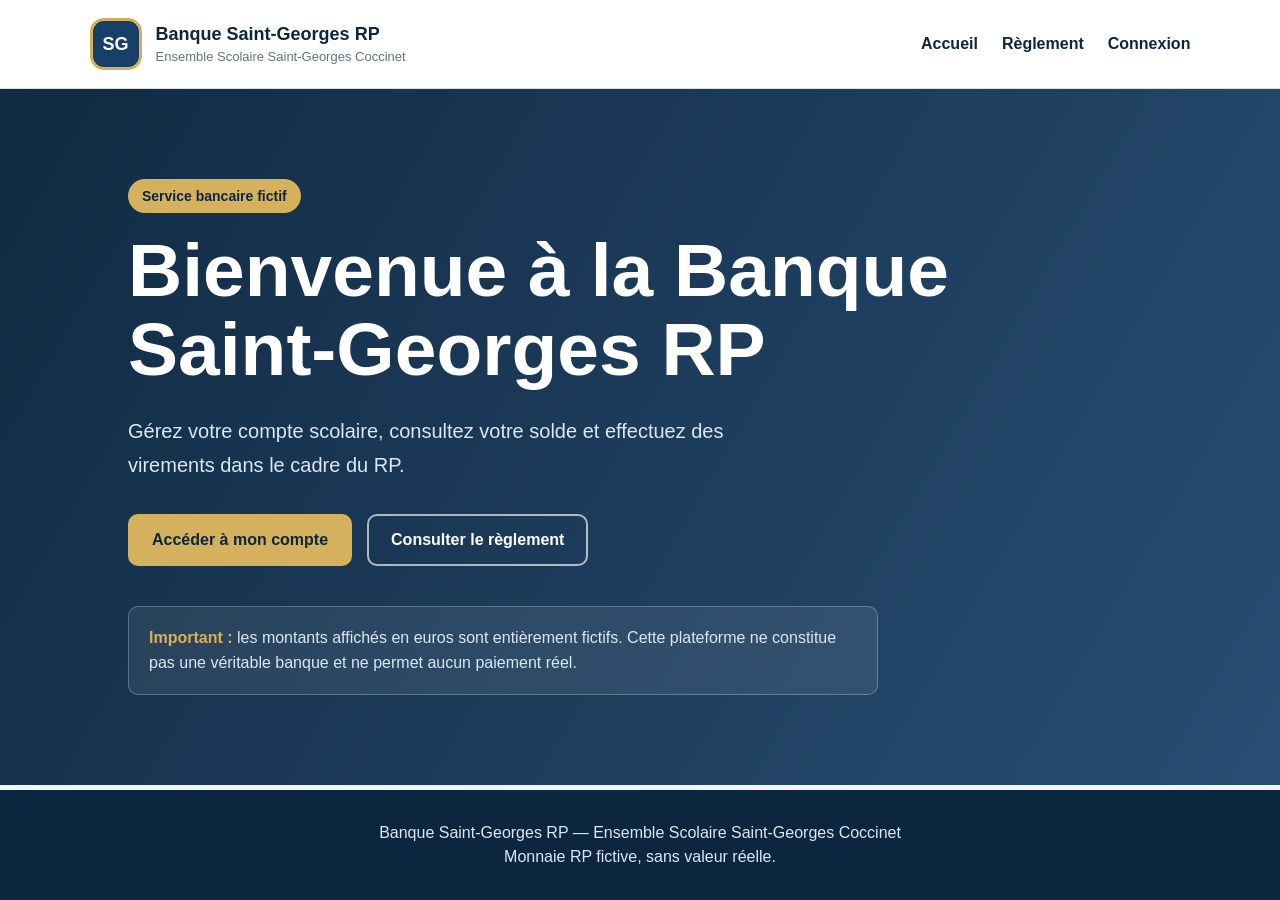
==== index.html @ b08e0565 "Update index.html" ====
<!DOCTYPE html>
<html lang="fr">
<head>
    <meta charset="UTF-8">

    <meta
        name="viewport"
        content="width=device-width, initial-scale=1.0"
    >

    <meta
        name="description"
        content="Banque RP de l'Ensemble Scolaire Saint-Georges Coccinet"
    >

    <title>Banque Saint-Georges RP</title>

    <link rel="stylesheet" href="./style.css">
</head>

<body>
    <header>
        <div class="identite">
            <div class="logo">SG</div>

            <div>
                <strong>Banque Saint-Georges RP</strong>

                <p>
                    Ensemble Scolaire Saint-Georges Coccinet
                </p>
            </div>
        </div>

       <nav>
    <a href="./index.html">Accueil</a>
    <a href="./reglement.html">Règlement</a>
    <a href="./connexion.html">Connexion</a>
</nav>
    </header>

    <main>
        <section class="accueil">
            <p class="etiquette">Service bancaire fictif</p>

            <h1>Bienvenue à la Banque Saint-Georges RP</h1>

            <p class="description">
                Gérez votre compte scolaire, consultez votre solde
                et effectuez des virements dans le cadre du RP.
            </p>

            <div class="boutons">
                <a class="bouton" href="./connexion.html">
                    Accéder à mon compte
                </a>

                <a class="bouton secondaire" href="./reglement.html">
                    Consulter le règlement
                </a>
            </div>

            <div class="avertissement">
                <strong>Important :</strong>

                les montants affichés en euros sont entièrement fictifs.
                Cette plateforme ne constitue pas une véritable banque
                et ne permet aucun paiement réel.
            </div>
        </section>
    </main>

    <footer>
        <p>
            Banque Saint-Georges RP —
            Ensemble Scolaire Saint-Georges Coccinet
        </p>

        <p>Monnaie RP fictive, sans valeur réelle.</p>
    </footer>
</body>
</html>
---- style.css ----
:root {
    --bleu-principal: #173f67;
    --bleu-fonce: #0c263f;
    --dore: #d6b15d;
    --blanc: #ffffff;
    --texte: #17202a;
    --texte-clair: #dce7f2;
    --fond: #f2f5f8;
    --bordure: #d8e0e8;
}

* {
    box-sizing: border-box;
}

html {
    scroll-behavior: smooth;
}

body {
    min-height: 100vh;
    margin: 0;
    display: flex;
    flex-direction: column;
    color: var(--texte);
    background-color: var(--fond);
    font-family: Arial, Helvetica, sans-serif;
}

header {
    display: flex;
    justify-content: space-between;
    align-items: center;
    gap: 30px;
    padding: 18px 7%;
    background-color: var(--blanc);
    border-bottom: 1px solid var(--bordure);
}

.identite {
    display: flex;
    align-items: center;
    gap: 14px;
}

.identite strong {
    color: var(--bleu-fonce);
    font-size: 18px;
}

.identite p {
    margin: 4px 0 0;
    color: #647282;
    font-size: 13px;
}

.logo {
    display: grid;
    width: 52px;
    height: 52px;
    place-items: center;
    flex-shrink: 0;
    color: var(--blanc);
    background-color: var(--bleu-principal);
    border: 3px solid var(--dore);
    border-radius: 14px;
    font-size: 18px;
    font-weight: bold;
}

nav {
    display: flex;
    align-items: center;
    gap: 24px;
}

nav a {
    color: var(--bleu-fonce);
    text-decoration: none;
    font-weight: bold;
}

nav a:hover {
    color: var(--dore);
}

main {
    flex: 1;
}

.accueil {
    min-height: 650px;
    display: flex;
    flex-direction: column;
    justify-content: center;
    align-items: flex-start;
    padding: 90px 10%;
    color: var(--blanc);
    background:
        linear-gradient(
            120deg,
            rgba(12, 38, 63, 0.98),
            rgba(23, 63, 103, 0.92)
        );
}

.etiquette {
    margin: 0 0 18px;
    padding: 9px 14px;
    color: var(--bleu-fonce);
    background-color: var(--dore);
    border-radius: 50px;
    font-size: 14px;
    font-weight: bold;
}

h1 {
    max-width: 850px;
    margin: 0;
    font-size: clamp(42px, 7vw, 75px);
    line-height: 1.05;
}

.description {
    max-width: 680px;
    margin: 25px 0 0;
    color: var(--texte-clair);
    font-size: 20px;
    line-height: 1.7;
}

.boutons {
    display: flex;
    flex-wrap: wrap;
    gap: 15px;
    margin-top: 32px;
}

.bouton {
    display: inline-block;
    padding: 15px 22px;
    color: var(--bleu-fonce);
    background-color: var(--dore);
    border: 2px solid var(--dore);
    border-radius: 10px;
    text-decoration: none;
    font-weight: bold;
    transition:
        transform 0.2s ease,
        background-color 0.2s ease;
}

.bouton:hover {
    transform: translateY(-2px);
    background-color: #e7c979;
}

.bouton.secondaire {
    color: var(--blanc);
    background-color: transparent;
    border-color: rgba(255, 255, 255, 0.65);
}

.bouton.secondaire:hover {
    background-color: rgba(255, 255, 255, 0.1);
}

.avertissement {
    max-width: 750px;
    margin-top: 40px;
    padding: 18px 20px;
    color: var(--texte-clair);
    background-color: rgba(255, 255, 255, 0.08);
    border: 1px solid rgba(255, 255, 255, 0.25);
    border-radius: 10px;
    line-height: 1.6;
}

.avertissement strong {
    color: var(--dore);
}

footer {
    padding: 28px 7%;
    color: var(--texte-clair);
    text-align: center;
    background-color: var(--bleu-fonce);
}

footer p {
    margin: 6px 0;
}

@media (max-width: 700px) {
    header {
        flex-direction: column;
        text-align: center;
    }

    .identite {
        flex-direction: column;
    }

    nav {
        flex-wrap: wrap;
        justify-content: center;
    }

    .accueil {
        min-height: 600px;
        padding: 70px 7%;
        align-items: center;
        text-align: center;
    }

    .description {
        font-size: 17px;
    }
.page-interieure {
    padding: 70px 20px;
    background-color: var(--fond);
}

.conteneur {
    max-width: 950px;
    margin: 0 auto;
}

.titre-page {
    margin-bottom: 35px;
    padding: 40px;
    color: var(--blanc);
    background-color: var(--bleu-principal);
    border-radius: 18px;
}

.titre-page h1 {
    margin-top: 15px;
    font-size: clamp(36px, 6vw, 58px);
}

.titre-page > p:last-child {
    margin-bottom: 0;
    color: var(--texte-clair);
    font-size: 18px;
}

.bloc-reglement {
    padding: 20px 40px;
    background-color: var(--blanc);
    border: 1px solid var(--bordure);
    border-radius: 18px;
}

.bloc-reglement article {
    padding: 25px 0;
    border-bottom: 1px solid var(--bordure);
}

.bloc-reglement article:last-child {
    border-bottom: 0;
}

.bloc-reglement h2 {
    margin-top: 0;
    color: var(--bleu-principal);
}

.bloc-reglement p,
.bloc-reglement li {
    line-height: 1.7;
}

.bloc-reglement li {
    margin-bottom: 8px;
}

.encadre-important {
    margin-top: 25px;
    padding: 20px;
    color: #543d00;
    background-color: #fff3cd;
    border: 1px solid #e5c96f;
    border-radius: 10px;
    line-height: 1.6;
}

.retour {
    margin-top: 25px;
}

@media (max-width: 600px) {
    .page-interieure {
        padding: 35px 12px;
    }

    .titre-page,
    .bloc-reglement {
        padding: 25px 20px;
    }
}

    .boutons {
        justify-content: center;
    }
}
/* Tableau de bord */

.entete-dashboard {
    display: flex;
    justify-content: space-between;
    align-items: center;
    gap: 30px;
    margin-bottom: 30px;
}

.entete-dashboard h1 {
    margin: 8px 0;
    color: var(--bleu-fonce);
    font-size: clamp(34px, 5vw, 52px);
}

.entete-dashboard > div > p:last-child {
    margin-bottom: 0;
    color: #647282;
    font-size: 17px;
}

.petit-titre {
    margin: 0;
    color: var(--bleu-principal);
    font-size: 13px;
    font-weight: bold;
    letter-spacing: 1px;
    text-transform: uppercase;
}

.statut-compte {
    display: flex;
    align-items: center;
    gap: 9px;
    flex-shrink: 0;
    padding: 11px 16px;
    color: #12633e;
    background-color: #e3f6eb;
    border: 1px solid #acd8bd;
    border-radius: 50px;
    font-weight: bold;
}

.point-statut {
    width: 10px;
    height: 10px;
    background-color: #168851;
    border-radius: 50%;
}

.grille-dashboard {
    display: grid;
    grid-template-columns: 1.4fr 0.8fr;
    gap: 24px;
}

.carte-solde,
.carte-information,
.operations {
    border-radius: 18px;
    box-shadow: 0 10px 30px rgba(12, 38, 63, 0.08);
}

.carte-solde {
    padding: 36px;
    color: var(--blanc);
    background:
        linear-gradient(
            135deg,
            var(--bleu-fonce),
            var(--bleu-principal)
        );
}

.carte-solde > p {
    margin-top: 0;
    color: var(--texte-clair);
}

.carte-solde h2 {
    margin: 10px 0 30px;
    font-size: clamp(38px, 6vw, 58px);
}

.carte-solde h2 small {
    color: var(--dore);
    font-size: 17px;
}

.details-compte {
    display: flex;
    justify-content: space-between;
    gap: 20px;
    padding-top: 22px;
    border-top: 1px solid rgba(255, 255, 255, 0.22);
}

.details-compte span {
    color: var(--texte-clair);
}

.actions-compte {
    display: flex;
    flex-wrap: wrap;
    gap: 12px;
    margin-top: 30px;
}

.actions-compte .bouton {
    background-color: var(--dore);
}

.bouton-clair {
    display: inline-block;
    padding: 15px 22px;
    color: var(--blanc);
    background-color: transparent;
    border: 2px solid rgba(255, 255, 255, 0.5);
    border-radius: 10px;
    text-decoration: none;
    font-weight: bold;
}

.bouton-clair:hover {
    background-color: rgba(255, 255, 255, 0.1);
}

.carte-information {
    padding: 30px;
    background-color: var(--blanc);
    border: 1px solid var(--bordure);
}

.carte-information h2 {
    margin-top: 0;
    color: var(--bleu-principal);
}

.carte-information dl {
    margin: 0;
}

.carte-information dl div {
    padding: 18px 0;
    border-bottom: 1px solid var(--bordure);
}

.carte-information dl div:last-child {
    border-bottom: 0;
}

.carte-information dt {
    margin-bottom: 6px;
    color: #647282;
    font-size: 13px;
}

.carte-information dd {
    margin: 0;
    font-weight: bold;
}

.texte-vert {
    color: #168851;
}

.operations {
    margin-top: 30px;
    padding: 30px;
    background-color: var(--blanc);
    border: 1px solid var(--bordure);
}

.titre-section h2 {
    margin: 7px 0 25px;
    color: var(--bleu-fonce);
    font-size: 28px;
}

.liste-operations {
    border-top: 1px solid var(--bordure);
}

.ligne-operation {
    display: grid;
    grid-template-columns: auto 1fr auto auto;
    align-items: center;
    gap: 18px;
    padding: 20px 0;
    border-bottom: 1px solid var(--bordure);
}

.ligne-operation:last-child {
    border-bottom: 0;
}

.icone-operation {
    display: grid;
    width: 42px;
    height: 42px;
    place-items: center;
    border-radius: 12px;
    font-size: 22px;
    font-weight: bold;
}

.icone-operation.revenu {
    color: #12633e;
    background-color: #e3f6eb;
}

.icone-operation.depense {
    color: #9d3030;
    background-color: #fdeaea;
}

.description-operation {
    display: flex;
    flex-direction: column;
    gap: 5px;
}

.description-operation span,
.date-operation {
    color: #647282;
    font-size: 14px;
}

.montant {
    min-width: 100px;
    text-align: right;
}

.montant.positif {
    color: #168851;
}

.montant.negatif {
    color: #b13a3a;
}

@media (max-width: 800px) {
    .entete-dashboard {
        flex-direction: column;
        align-items: flex-start;
    }

    .grille-dashboard {
        grid-template-columns: 1fr;
    }

    .ligne-operation {
        grid-template-columns: auto 1fr auto;
    }

    .date-operation {
        display: none;
    }
}

@media (max-width: 520px) {
    .carte-solde,
    .carte-information,
    .operations {
        padding: 22px;
    }

    .details-compte {
        flex-direction: column;
    }

    .ligne-operation {
        grid-template-columns: auto 1fr;
    }

    .montant {
        grid-column: 2;
        min-width: auto;
        text-align: left;
    }
}
/* Page de virement */

.entete-virement {
    display: flex;
    justify-content: space-between;
    align-items: center;
    gap: 30px;
    margin-bottom: 30px;
}

.entete-virement h1 {
    margin: 8px 0;
    color: var(--bleu-fonce);
    font-size: clamp(34px, 5vw, 52px);
}

.entete-virement > div > p:last-child {
    margin-bottom: 0;
    color: #647282;
    font-size: 17px;
}

.retour-dashboard {
    flex-shrink: 0;
    color: var(--bleu-principal);
    text-decoration: none;
    font-weight: bold;
}

.retour-dashboard:hover {
    text-decoration: underline;
}

.grille-virement {
    display: grid;
    grid-template-columns: 1.3fr 0.7fr;
    align-items: start;
    gap: 24px;
}

.formulaire-virement,
.aide-virement {
    padding: 32px;
    background-color: var(--blanc);
    border: 1px solid var(--bordure);
    border-radius: 18px;
    box-shadow: 0 10px 30px rgba(12, 38, 63, 0.08);
}

.solde-formulaire {
    display: flex;
    justify-content: space-between;
    align-items: center;
    gap: 20px;
    margin-bottom: 30px;
    padding: 20px;
    color: var(--blanc);
    background:
        linear-gradient(
            135deg,
            var(--bleu-fonce),
            var(--bleu-principal)
        );
    border-radius: 12px;
}

.solde-formulaire span {
    color: var(--texte-clair);
}

.solde-formulaire strong {
    color: var(--dore);
    font-size: 21px;
}

.champ {
    margin-bottom: 24px;
}

.champ label {
    display: block;
    margin-bottom: 9px;
    color: var(--bleu-fonce);
    font-weight: bold;
}

.champ input,
.champ textarea {
    width: 100%;
    padding: 14px 15px;
    color: var(--texte);
    background-color: #fbfcfd;
    border: 1px solid #bdc8d3;
    border-radius: 9px;
    font: inherit;
    outline: none;
    transition:
        border-color 0.2s ease,
        box-shadow 0.2s ease;
}

.champ textarea {
    min-height: 115px;
    resize: vertical;
}

.champ input:focus,
.champ textarea:focus {
    border-color: var(--bleu-principal);
    box-shadow: 0 0 0 3px rgba(23, 63, 103, 0.14);
}

.champ small {
    display: block;
    margin-top: 7px;
    color: #647282;
    line-height: 1.4;
}

.champ-montant {
    position: relative;
}

.champ-montant input {
    padding-right: 75px;
}

.champ-montant span {
    position: absolute;
    top: 50%;
    right: 15px;
    color: var(--bleu-principal);
    font-weight: bold;
    transform: translateY(-50%);
}

.confirmation-reglement {
    display: flex;
    align-items: flex-start;
    gap: 11px;
    margin-bottom: 24px;
    line-height: 1.5;
    cursor: pointer;
}

.confirmation-reglement input {
    width: 18px;
    height: 18px;
    margin-top: 2px;
    flex-shrink: 0;
    accent-color: var(--bleu-principal);
}

.bouton-validation {
    width: 100%;
    cursor: pointer;
    font: inherit;
}

.note-formulaire {
    margin: 16px 0 0;
    color: #647282;
    text-align: center;
    font-size: 13px;
    line-height: 1.5;
}

.aide-virement h2 {
    margin-top: 0;
    color: var(--bleu-principal);
}

.aide-virement ul {
    margin: 20px 0;
    padding-left: 22px;
}

.aide-virement li {
    margin-bottom: 14px;
    line-height: 1.6;
}

.limite-virement {
    display: flex;
    flex-direction: column;
    gap: 7px;
    margin-top: 25px;
    padding: 18px;
    background-color: #eef4fa;
    border-left: 4px solid var(--bleu-principal);
    border-radius: 8px;
}

.limite-virement span {
    color: #647282;
    font-size: 13px;
}

.limite-virement strong {
    color: var(--bleu-fonce);
}

@media (max-width: 800px) {
    .entete-virement {
        flex-direction: column;
        align-items: flex-start;
    }

    .grille-virement {
        grid-template-columns: 1fr;
    }
}

@media (max-width: 520px) {
    .formulaire-virement,
    .aide-virement {
        padding: 22px;
    }

    .solde-formulaire {
        flex-direction: column;
        align-items: flex-start;
    }
}
/* Résultat de la vérification du virement */

.message-virement {
    display: flex;
    flex-direction: column;
    gap: 9px;
    margin-top: 22px;
    padding: 18px;
    border-radius: 10px;
    line-height: 1.5;
}

.message-virement.erreur {
    color: #812828;
    background-color: #fdeaea;
    border: 1px solid #e5aaaa;
}

.message-virement.succes {
    color: #125b39;
    background-color: #e3f6eb;
    border: 1px solid #acd8bd;
}

.message-virement > strong {
    font-size: 18px;
}

.message-virement span {
    display: block;
}

.message-virement em {
    margin-top: 5px;
    font-size: 13px;
}
/* Confirmation et reçu du virement */

.confirmer-virement {
    margin-top: 12px;
    cursor: pointer;
}

.confirmer-virement:disabled {
    cursor: wait;
    opacity: 0.65;
}

.message-virement.succes-final {
    color: #ffffff;
    background:
        linear-gradient(
            135deg,
            #125b39,
            #168851
        );
    border: 1px solid #0e5332;
}

.message-virement.succes-final em {
    color: #d9f5e6;
}
/* Page d’historique */

.entete-historique {
    display: flex;
    justify-content: space-between;
    align-items: center;
    gap: 30px;
    margin-bottom: 30px;
}

.entete-historique h1 {
    margin: 8px 0;
    color: var(--bleu-fonce);
    font-size: clamp(34px, 5vw, 52px);
}

.entete-historique > div > p:last-child {
    margin-bottom: 0;
    color: #647282;
    font-size: 17px;
}

.resume-historique {
    display: grid;
    grid-template-columns: repeat(3, 1fr);
    gap: 20px;
    margin-bottom: 30px;
}

.resume-historique article {
    display: flex;
    flex-direction: column;
    gap: 10px;
    padding: 25px;
    background-color: var(--blanc);
    border: 1px solid var(--bordure);
    border-radius: 14px;
    box-shadow: 0 8px 25px rgba(12, 38, 63, 0.06);
}

.resume-historique span {
    color: #647282;
    font-size: 14px;
}

.resume-historique strong {
    color: var(--bleu-fonce);
    font-size: 22px;
}

.resume-historique .texte-vert {
    color: #168851;
}

.resume-historique .texte-rouge {
    color: #b13a3a;
}

.historique-complet {
    padding: 30px;
    background-color: var(--blanc);
    border: 1px solid var(--bordure);
    border-radius: 18px;
    box-shadow: 0 10px 30px rgba(12, 38, 63, 0.08);
}

@media (max-width: 800px) {
    .entete-historique {
        flex-direction: column;
        align-items: flex-start;
    }

    .resume-historique {
        grid-template-columns: 1fr;
    }
}

@media (max-width: 520px) {
    .historique-complet {
        padding: 22px;
    }

    .resume-historique article {
        padding: 20px;
    }
}
/* Page de connexion */

.page-connexion {
    min-height: 700px;
    display: grid;
    place-items: center;
    padding: 70px 20px;
    background:
        radial-gradient(
            circle at top left,
            rgba(214, 177, 93, 0.18),
            transparent 35%
        ),
        linear-gradient(
            135deg,
            var(--bleu-fonce),
            var(--bleu-principal)
        );
}

.carte-connexion {
    width: 100%;
    max-width: 520px;
    padding: 42px;
    text-align: center;
    background-color: var(--blanc);
    border: 1px solid rgba(255, 255, 255, 0.35);
    border-radius: 22px;
    box-shadow: 0 24px 65px rgba(0, 0, 0, 0.25);
}

.icone-connexion {
    display: grid;
    width: 75px;
    height: 75px;
    margin: 0 auto 24px;
    place-items: center;
    color: var(--blanc);
    background-color: var(--bleu-principal);
    border: 4px solid var(--dore);
    border-radius: 20px;
    font-size: 24px;
    font-weight: bold;
}

.carte-connexion h1 {
    margin: 10px 0 15px;
    color: var(--bleu-fonce);
    font-size: 46px;
}

.description-connexion {
    margin: 0 auto 28px;
    color: #647282;
    line-height: 1.7;
}

.bouton-discord {
    width: 100%;
    display: flex;
    justify-content: center;
    align-items: center;
    gap: 12px;
    padding: 15px 20px;
    color: #ffffff;
    background-color: #5865f2;
    border: 0;
    border-radius: 10px;
    cursor: pointer;
    font: inherit;
    font-weight: bold;
    transition:
        background-color 0.2s ease,
        transform 0.2s ease;
}

.bouton-discord:hover {
    background-color: #4752c4;
    transform: translateY(-2px);
}

.logo-discord {
    font-size: 22px;
}

.message-connexion {
    margin-top: 18px;
    padding: 15px;
    color: #543d00;
    background-color: #fff3cd;
    border: 1px solid #e5c96f;
    border-radius: 9px;
    line-height: 1.5;
}

.message-connexion[hidden] {
    display: none;
}

.separation {
    display: flex;
    align-items: center;
    gap: 15px;
    margin: 28px 0;
    color: #647282;
    font-size: 13px;
}

.separation::before,
.separation::after {
    height: 1px;
    flex: 1;
    content: "";
    background-color: var(--bordure);
}

.securite-connexion {
    margin: 0;
    padding-left: 23px;
    color: #526170;
    text-align: left;
}

.securite-connexion li {
    margin-bottom: 12px;
    line-height: 1.5;
}

.lien-retour {
    display: inline-block;
    margin-top: 18px;
    color: var(--bleu-principal);
    text-decoration: none;
    font-weight: bold;
}

.lien-retour:hover {
    text-decoration: underline;
}

@media (max-width: 520px) {
    .page-connexion {
        padding: 35px 12px;
    }

    .carte-connexion {
        padding: 30px 22px;
    }

    .carte-connexion h1 {
        font-size: 38px;
    }
}
/* Page de profil */

.entete-profil {
    display: flex;
    justify-content: space-between;
    align-items: center;
    gap: 30px;
    margin-bottom: 30px;
}

.entete-profil h1 {
    margin: 8px 0;
    color: var(--bleu-fonce);
    font-size: clamp(34px, 5vw, 52px);
}

.entete-profil > div > p:last-child {
    margin-bottom: 0;
    color: #647282;
    font-size: 17px;
}

.grille-profil {
    display: grid;
    grid-template-columns: 0.65fr 1.35fr;
    align-items: start;
    gap: 24px;
}

.carte-identite-profil,
.informations-profil,
.securite-profil {
    background-color: var(--blanc);
    border: 1px solid var(--bordure);
    border-radius: 18px;
    box-shadow: 0 10px 30px rgba(12, 38, 63, 0.08);
}

.carte-identite-profil {
    padding: 35px;
    text-align: center;
}

.avatar-profil {
    display: grid;
    width: 110px;
    height: 110px;
    margin: 0 auto 22px;
    place-items: center;
    color: var(--blanc);
    background:
        linear-gradient(
            135deg,
            var(--bleu-fonce),
            var(--bleu-principal)
        );
    border: 5px solid var(--dore);
    border-radius: 50%;
    font-size: 34px;
    font-weight: bold;
    box-shadow: 0 10px 25px rgba(12, 38, 63, 0.18);
}

.carte-identite-profil h2 {
    margin: 0;
    color: var(--bleu-fonce);
    font-size: 28px;
}

.role-profil {
    margin: 8px 0 20px;
    color: #647282;
    font-size: 17px;
}

.badge-compte-actif {
    display: inline-flex;
    align-items: center;
    gap: 9px;
    padding: 10px 15px;
    color: #12633e;
    background-color: #e3f6eb;
    border: 1px solid #acd8bd;
    border-radius: 50px;
    font-weight: bold;
}

.mention-demo {
    margin: 20px 0 0;
    color: #7c8793;
    font-size: 13px;
}

.informations-profil {
    padding: 32px;
}

.titre-carte-profil {
    padding-bottom: 22px;
    border-bottom: 1px solid var(--bordure);
}

.titre-carte-profil h2 {
    margin: 7px 0 0;
    color: var(--bleu-fonce);
    font-size: 28px;
}

.liste-informations-profil {
    margin: 0;
}

.liste-informations-profil > div {
    display: grid;
    grid-template-columns: 1fr 1fr;
    gap: 25px;
    padding: 19px 0;
    border-bottom: 1px solid var(--bordure);
}

.liste-informations-profil > div:last-child {
    border-bottom: 0;
}

.liste-informations-profil dt {
    color: #647282;
}

.liste-informations-profil dd {
    margin: 0;
    color: var(--bleu-fonce);
    text-align: right;
    font-weight: bold;
}

.liste-informations-profil dd.texte-vert {
    color: #168851;
}

.securite-profil {
    display: flex;
    justify-content: space-between;
    align-items: center;
    gap: 35px;
    margin-top: 30px;
    padding: 30px;
}

.securite-profil h2 {
    margin: 7px 0 10px;
    color: var(--bleu-fonce);
}

.securite-profil div > p:last-child {
    max-width: 660px;
    margin-bottom: 0;
    color: #647282;
    line-height: 1.6;
}

.bouton-deconnexion {
    flex-shrink: 0;
    padding: 13px 19px;
    color: #9d3030;
    background-color: #fdeaea;
    border: 1px solid #e5aaaa;
    border-radius: 9px;
    text-decoration: none;
    font-weight: bold;
    transition:
        color 0.2s ease,
        background-color 0.2s ease;
}

.bouton-deconnexion:hover {
    color: #ffffff;
    background-color: #b13a3a;
}

@media (max-width: 800px) {
    .entete-profil {
        flex-direction: column;
        align-items: flex-start;
    }

    .grille-profil {
        grid-template-columns: 1fr;
    }

    .securite-profil {
        flex-direction: column;
        align-items: flex-start;
    }
}

@media (max-width: 520px) {
    .carte-identite-profil,
    .informations-profil,
    .securite-profil {
        padding: 22px;
    }

    .liste-informations-profil > div {
        grid-template-columns: 1fr;
        gap: 7px;
    }

    .liste-informations-profil dd {
        text-align: left;
    }
}
/* Page de la boutique */

.entete-boutique {
    display: flex;
    justify-content: space-between;
    align-items: center;
    gap: 30px;
    margin-bottom: 30px;
}

.entete-boutique h1 {
    margin: 8px 0;
    color: var(--bleu-fonce);
    font-size: clamp(34px, 5vw, 52px);
}

.entete-boutique > div:first-child > p:last-child {
    margin-bottom: 0;
    color: #647282;
    font-size: 17px;
}

.solde-boutique {
    display: flex;
    flex-direction: column;
    gap: 7px;
    flex-shrink: 0;
    padding: 18px 22px;
    color: var(--blanc);
    background:
        linear-gradient(
            135deg,
            var(--bleu-fonce),
            var(--bleu-principal)
        );
    border: 2px solid var(--dore);
    border-radius: 14px;
    box-shadow: 0 8px 25px rgba(12, 38, 63, 0.14);
}

.solde-boutique span {
    color: var(--texte-clair);
    font-size: 13px;
}

.solde-boutique strong {
    color: var(--dore);
    font-size: 22px;
}

.filtres-boutique {
    display: flex;
    flex-wrap: wrap;
    gap: 10px;
    margin-bottom: 28px;
}

.filtre {
    padding: 11px 17px;
    color: var(--bleu-principal);
    background-color: var(--blanc);
    border: 1px solid var(--bordure);
    border-radius: 50px;
    cursor: pointer;
    font: inherit;
    font-weight: bold;
    transition:
        color 0.2s ease,
        background-color 0.2s ease,
        border-color 0.2s ease;
}

.filtre:hover,
.filtre.actif {
    color: var(--blanc);
    background-color: var(--bleu-principal);
    border-color: var(--bleu-principal);
}

.grille-boutique {
    display: grid;
    grid-template-columns: repeat(3, 1fr);
    gap: 24px;
}

.article-boutique {
    display: flex;
    flex-direction: column;
    overflow: hidden;
    background-color: var(--blanc);
    border: 1px solid var(--bordure);
    border-radius: 18px;
    box-shadow: 0 10px 30px rgba(12, 38, 63, 0.08);
    transition:
        transform 0.2s ease,
        box-shadow 0.2s ease;
}

.article-boutique:hover {
    transform: translateY(-5px);
    box-shadow: 0 16px 38px rgba(12, 38, 63, 0.14);
}

.illustration-article {
    display: grid;
    min-height: 150px;
    place-items: center;
    background:
        linear-gradient(
            135deg,
            #eaf0f6,
            #f8fafc
        );
    border-bottom: 1px solid var(--bordure);
    font-size: 64px;
}

.contenu-article {
    display: flex;
    flex: 1;
    flex-direction: column;
    padding: 25px;
}

.categorie-article {
    align-self: flex-start;
    padding: 6px 10px;
    color: var(--bleu-principal);
    background-color: #eaf0f6;
    border-radius: 50px;
    font-size: 12px;
    font-weight: bold;
    text-transform: uppercase;
}

.contenu-article h2 {
    margin: 16px 0 10px;
    color: var(--bleu-fonce);
    font-size: 23px;
}

.contenu-article p {
    flex: 1;
    margin: 0;
    color: #647282;
    line-height: 1.6;
}

.achat-article {
    display: flex;
    justify-content: space-between;
    align-items: center;
    gap: 14px;
    margin-top: 25px;
    padding-top: 20px;
    border-top: 1px solid var(--bordure);
}

.achat-article > strong {
    color: var(--bleu-principal);
    font-size: 19px;
}

.bouton-achat {
    padding: 11px 16px;
    color: var(--bleu-fonce);
    background-color: var(--dore);
    border: 0;
    border-radius: 9px;
    cursor: pointer;
    font: inherit;
    font-weight: bold;
    transition:
        background-color 0.2s ease,
        transform 0.2s ease;
}

.bouton-achat:hover {
    background-color: #e7c979;
    transform: translateY(-2px);
}

@media (max-width: 1000px) {
    .grille-boutique {
        grid-template-columns: repeat(2, 1fr);
    }
}

@media (max-width: 700px) {
    .entete-boutique {
        flex-direction: column;
        align-items: flex-start;
    }

    .solde-boutique {
        width: 100%;
    }

    .grille-boutique {
        grid-template-columns: 1fr;
    }
}

@media (max-width: 420px) {
    .achat-article {
        flex-direction: column;
        align-items: flex-start;
    }

    .bouton-achat {
        width: 100%;
    }
}
.article-boutique[hidden] {
    display: none;
}
/* Fenêtre de confirmation d’achat */

body.modal-ouverte {
    overflow: hidden;
}

.arriere-plan-modal {
    position: fixed;
    z-index: 1000;
    inset: 0;
    display: grid;
    place-items: center;
    padding: 20px;
    background-color: rgba(6, 20, 33, 0.72);
    backdrop-filter: blur(4px);
}

.modal-achat {
    position: relative;
    width: 100%;
    max-width: 510px;
    max-height: calc(100vh - 40px);
    overflow-y: auto;
    padding: 38px;
    text-align: center;
    background-color: var(--blanc);
    border: 2px solid var(--dore);
    border-radius: 20px;
    box-shadow: 0 25px 70px rgba(0, 0, 0, 0.35);
}

.modal-achat h2 {
    margin: 8px 0 20px;
    color: var(--bleu-fonce);
    font-size: 30px;
}

.fermer-modal {
    position: absolute;
    top: 15px;
    right: 17px;
    display: grid;
    width: 35px;
    height: 35px;
    place-items: center;
    color: #647282;
    background-color: #edf1f5;
    border: 0;
    border-radius: 50%;
    cursor: pointer;
    font-size: 24px;
}

.fermer-modal:hover {
    color: #ffffff;
    background-color: #b13a3a;
}

.icone-modal-achat,
.icone-succes-achat {
    display: grid;
    width: 72px;
    height: 72px;
    margin: 0 auto 20px;
    place-items: center;
    border-radius: 50%;
    font-size: 34px;
}

.icone-modal-achat {
    background-color: #eef4fa;
}

.icone-succes-achat {
    color: #ffffff;
    background-color: #168851;
    font-weight: bold;
}

.resume-achat {
    display: flex;
    justify-content: space-between;
    gap: 20px;
    margin: 22px 0;
    padding: 18px;
    text-align: left;
    background-color: #eef4fa;
    border-left: 4px solid var(--bleu-principal);
    border-radius: 9px;
}

.resume-achat strong {
    color: var(--bleu-principal);
}

.avertissement-modal {
    color: #647282;
    font-size: 14px;
    line-height: 1.6;
}

.actions-modal {
    display: grid;
    grid-template-columns: 1fr 1fr;
    gap: 12px;
    margin-top: 25px;
}

.bouton-annuler-achat,
.bouton-confirmer-achat {
    padding: 13px 17px;
    border-radius: 9px;
    cursor: pointer;
    font: inherit;
    font-weight: bold;
}

.bouton-annuler-achat {
    color: var(--bleu-principal);
    background-color: #ffffff;
    border: 1px solid var(--bordure);
}

.bouton-confirmer-achat {
    color: var(--bleu-fonce);
    background-color: var(--dore);
    border: 1px solid var(--dore);
}

.bouton-confirmer-achat:hover {
    background-color: #e7c979;
}

.bouton-confirmer-achat:disabled {
    cursor: wait;
    opacity: 0.65;
}

.recu-achat {
    margin: 25px 0;
    text-align: left;
    border-top: 1px solid var(--bordure);
}

.recu-achat > div {
    display: grid;
    grid-template-columns: 0.7fr 1.3fr;
    gap: 20px;
    padding: 14px 0;
    border-bottom: 1px solid var(--bordure);
}

.recu-achat span {
    color: #647282;
}

.recu-achat strong {
    text-align: right;
    overflow-wrap: anywhere;
}

#terminer-achat {
    width: 100%;
    margin-top: 10px;
}

@media (max-width: 520px) {
    .modal-achat {
        padding: 32px 22px;
    }

    .actions-modal {
        grid-template-columns: 1fr;
    }

    .resume-achat {
        flex-direction: column;
    }

    .recu-achat > div {
        grid-template-columns: 1fr;
        gap: 6px;
    }

    .recu-achat strong {
        text-align: left;
    }
}
/* Page d’administration */

.entete-admin {
    display: flex;
    justify-content: space-between;
    align-items: center;
    gap: 30px;
    margin-bottom: 25px;
}

.entete-admin h1 {
    margin: 8px 0;
    color: var(--bleu-fonce);
    font-size: clamp(34px, 5vw, 52px);
}

.entete-admin > div:first-child > p:last-child {
    margin-bottom: 0;
    color: #647282;
    font-size: 17px;
}

.badge-administrateur {
    flex-shrink: 0;
    padding: 11px 17px;
    color: #6b4e00;
    background-color: #fff3cd;
    border: 1px solid #e5c96f;
    border-radius: 50px;
    font-weight: bold;
}

.avertissement-admin {
    margin-bottom: 30px;
    padding: 18px 20px;
    color: #812828;
    background-color: #fdeaea;
    border: 1px solid #e5aaaa;
    border-left: 5px solid #b13a3a;
    border-radius: 10px;
    line-height: 1.6;
}

.statistiques-admin {
    display: grid;
    grid-template-columns: repeat(4, 1fr);
    gap: 20px;
    margin-bottom: 30px;
}

.statistiques-admin article {
    display: flex;
    flex-direction: column;
    gap: 9px;
    padding: 24px;
    background-color: var(--blanc);
    border: 1px solid var(--bordure);
    border-radius: 15px;
    box-shadow: 0 8px 25px rgba(12, 38, 63, 0.06);
}

.statistiques-admin span {
    color: #647282;
    font-size: 14px;
}

.statistiques-admin strong {
    color: var(--bleu-fonce);
    font-size: 27px;
}

.statistiques-admin strong.texte-rouge {
    color: #b13a3a;
}

.statistiques-admin small {
    color: #7c8793;
    line-height: 1.4;
}

.actions-admin,
.tableau-admin {
    margin-bottom: 30px;
    padding: 30px;
    background-color: var(--blanc);
    border: 1px solid var(--bordure);
    border-radius: 18px;
    box-shadow: 0 10px 30px rgba(12, 38, 63, 0.08);
}

.grille-actions-admin {
    display: grid;
    grid-template-columns: repeat(2, 1fr);
    gap: 16px;
}

.action-admin {
    display: flex;
    align-items: center;
    gap: 16px;
    padding: 20px;
    color: var(--texte);
    text-align: left;
    background-color: #f8fafc;
    border: 1px solid var(--bordure);
    border-radius: 12px;
    cursor: pointer;
    font: inherit;
    transition:
        border-color 0.2s ease,
        background-color 0.2s ease,
        transform 0.2s ease;
}

.action-admin:hover {
    background-color: #eef4fa;
    border-color: var(--bleu-principal);
    transform: translateY(-2px);
}

.action-admin > span {
    display: grid;
    width: 50px;
    height: 50px;
    place-items: center;
    flex-shrink: 0;
    background-color: #eaf0f6;
    border-radius: 12px;
    font-size: 25px;
}

.action-admin div {
    display: flex;
    flex-direction: column;
    gap: 5px;
}

.action-admin strong {
    color: var(--bleu-fonce);
    font-size: 16px;
}

.action-admin small {
    color: #647282;
    line-height: 1.4;
}

.message-action-admin {
    margin-top: 20px;
    padding: 16px;
    color: #543d00;
    background-color: #fff3cd;
    border: 1px solid #e5c96f;
    border-radius: 9px;
    line-height: 1.5;
}

.message-action-admin[hidden] {
    display: none;
}

.entete-tableau-admin {
    display: flex;
    justify-content: space-between;
    align-items: end;
    gap: 25px;
    margin-bottom: 22px;
}

.entete-tableau-admin h2 {
    margin: 7px 0 0;
    color: var(--bleu-fonce);
    font-size: 28px;
}

.entete-tableau-admin input {
    width: 100%;
    max-width: 320px;
    padding: 12px 14px;
    color: var(--texte);
    background-color: #fbfcfd;
    border: 1px solid #bdc8d3;
    border-radius: 9px;
    font: inherit;
    outline: none;
}

.entete-tableau-admin input:focus {
    border-color: var(--bleu-principal);
    box-shadow: 0 0 0 3px rgba(23, 63, 103, 0.14);
}

.tableau-defilant {
    overflow-x: auto;
}

.tableau-admin table {
    width: 100%;
    border-collapse: collapse;
    white-space: nowrap;
}

.tableau-admin th,
.tableau-admin td {
    padding: 16px;
    text-align: left;
    border-bottom: 1px solid var(--bordure);
}

.tableau-admin th {
    color: #526170;
    background-color: #f5f8fa;
    font-size: 13px;
    text-transform: uppercase;
}

.tableau-admin tbody tr:hover {
    background-color: #f8fafc;
}

.statut-tableau {
    display: inline-block;
    padding: 7px 11px;
    border-radius: 50px;
    font-size: 12px;
    font-weight: bold;
}

.statut-tableau.actif {
    color: #12633e;
    background-color: #e3f6eb;
}

.statut-tableau.suspendu {
    color: #812828;
    background-color: #fdeaea;
}

@media (max-width: 1050px) {
    .statistiques-admin {
        grid-template-columns: repeat(2, 1fr);
    }
}

@media (max-width: 750px) {
    .entete-admin {
        flex-direction: column;
        align-items: flex-start;
    }

    .grille-actions-admin {
        grid-template-columns: 1fr;
    }

    .entete-tableau-admin {
        flex-direction: column;
        align-items: flex-start;
    }

    .entete-tableau-admin input {
        max-width: none;
    }
}

@media (max-width: 520px) {
    .statistiques-admin {
        grid-template-columns: 1fr;
    }

    .actions-admin,
    .tableau-admin {
        padding: 22px;
    }

    .action-admin {
        align-items: flex-start;
        padding: 16px;
    }
}
/* Page d’erreur 404 */

.page-erreur {
    min-height: 700px;
    display: grid;
    place-items: center;
    padding: 70px 20px;
    background:
        radial-gradient(
            circle at top left,
            rgba(214, 177, 93, 0.18),
            transparent 35%
        ),
        linear-gradient(
            135deg,
            var(--bleu-fonce),
            var(--bleu-principal)
        );
}

.carte-erreur {
    width: 100%;
    max-width: 690px;
    padding: 50px;
    text-align: center;
    background-color: var(--blanc);
    border: 2px solid var(--dore);
    border-radius: 24px;
    box-shadow: 0 25px 70px rgba(0, 0, 0, 0.3);
}

.code-erreur {
    color: var(--dore);
    font-size: clamp(85px, 18vw, 150px);
    font-weight: bold;
    line-height: 0.9;
    text-shadow: 4px 4px 0 var(--bleu-fonce);
}

.carte-erreur .petit-titre {
    margin-top: 32px;
}

.carte-erreur h1 {
    max-width: none;
    margin: 10px 0 18px;
    color: var(--bleu-fonce);
    font-size: clamp(34px, 6vw, 52px);
}

.description-erreur {
    max-width: 520px;
    margin: 0 auto;
    color: #647282;
    font-size: 17px;
    line-height: 1.7;
}

.actions-erreur {
    display: flex;
    justify-content: center;
    flex-wrap: wrap;
    gap: 13px;
    margin-top: 30px;
}

.bouton-retour-erreur {
    padding: 15px 22px;
    color: var(--bleu-principal);
    background-color: var(--blanc);
    border: 2px solid var(--bleu-principal);
    border-radius: 10px;
    cursor: pointer;
    font: inherit;
    font-weight: bold;
    transition:
        color 0.2s ease,
        background-color 0.2s ease,
        transform 0.2s ease;
}

.bouton-retour-erreur:hover {
    color: var(--blanc);
    background-color: var(--bleu-principal);
    transform: translateY(-2px);
}

.information-erreur {
    margin-top: 32px;
    padding: 17px;
    color: #526170;
    background-color: #eef4fa;
    border-left: 4px solid var(--bleu-principal);
    border-radius: 9px;
    line-height: 1.6;
}

.information-erreur strong {
    color: var(--bleu-fonce);
}

@media (max-width: 520px) {
    .page-erreur {
        padding: 35px 12px;
    }

    .carte-erreur {
        padding: 40px 22px;
    }

    .actions-erreur {
        flex-direction: column;
    }

    .actions-erreur .bouton,
    .bouton-retour-erreur {
        width: 100%;
    }
}
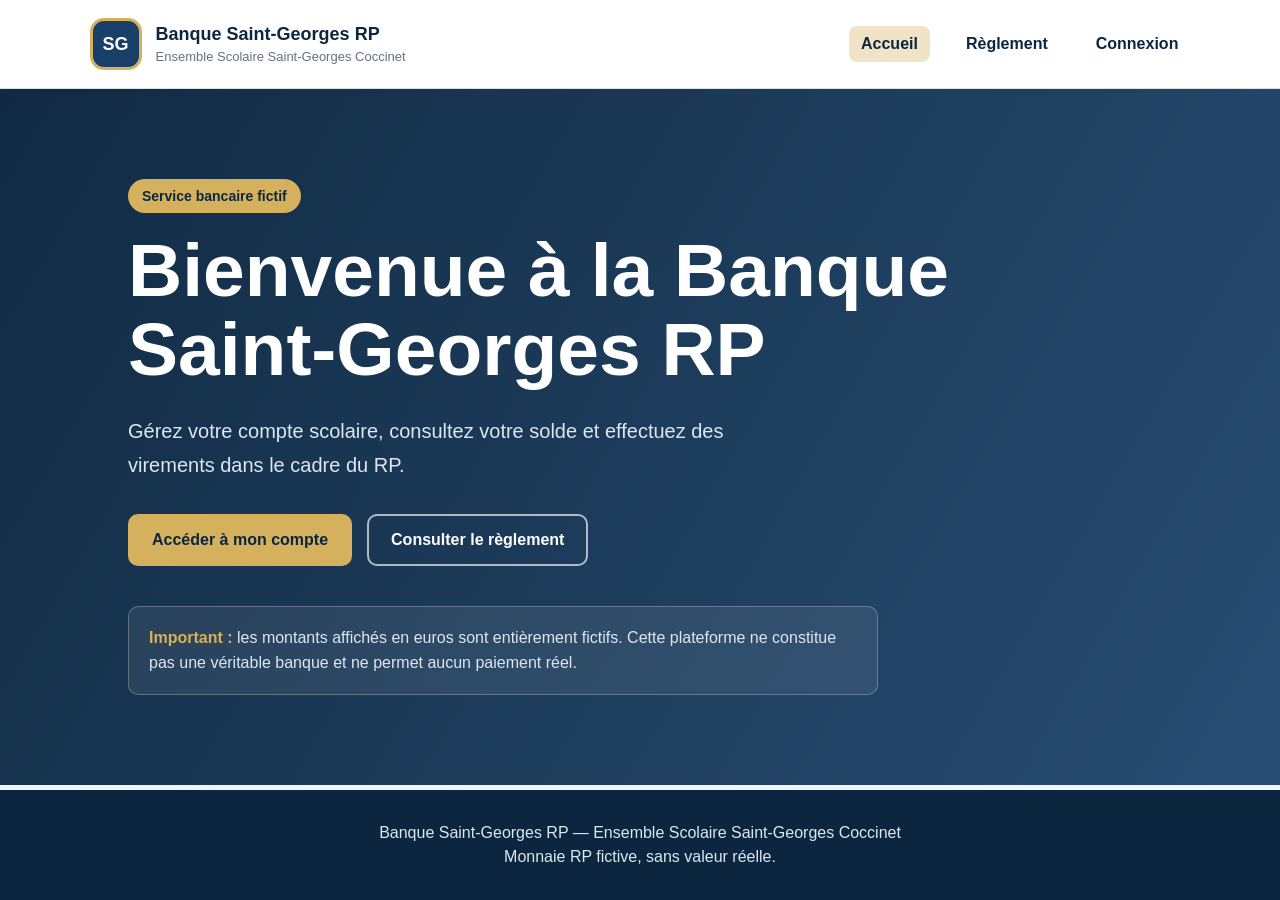
==== commit f9ad30df: "Update index.html" ====
--- a/index.html
+++ b/index.html
@@ -15,7 +15,7 @@
 
     <title>Banque Saint-Georges RP</title>
 
-    <link rel="stylesheet" href="./style.css">
+    <link rel="stylesheet" href="./style.css?v=9">
 </head>
 
 <body>
@@ -32,18 +32,22 @@
             </div>
         </div>
 
-       <nav>
-    <a href="./index.html">Accueil</a>
-    <a href="./reglement.html">Règlement</a>
-    <a href="./connexion.html">Connexion</a>
-</nav>
+        <nav>
+            <a href="./index.html">Accueil</a>
+            <a href="./reglement.html">Règlement</a>
+            <a href="./connexion.html">Connexion</a>
+        </nav>
     </header>
 
     <main>
         <section class="accueil">
-            <p class="etiquette">Service bancaire fictif</p>
+            <p class="etiquette">
+                Service bancaire fictif
+            </p>
 
-            <h1>Bienvenue à la Banque Saint-Georges RP</h1>
+            <h1>
+                Bienvenue à la Banque Saint-Georges RP
+            </h1>
 
             <p class="description">
                 Gérez votre compte scolaire, consultez votre solde
@@ -51,11 +55,17 @@
             </p>
 
             <div class="boutons">
-                <a class="bouton" href="./connexion.html">
+                <a
+                    class="bouton"
+                    href="./connexion.html"
+                >
                     Accéder à mon compte
                 </a>
 
-                <a class="bouton secondaire" href="./reglement.html">
+                <a
+                    class="bouton secondaire"
+                    href="./reglement.html"
+                >
                     Consulter le règlement
                 </a>
             </div>
@@ -76,7 +86,12 @@
             Ensemble Scolaire Saint-Georges Coccinet
         </p>
 
-        <p>Monnaie RP fictive, sans valeur réelle.</p>
+        <p>
+            Monnaie RP fictive, sans valeur réelle.
+        </p>
     </footer>
+
+    <!-- Mise en évidence de la page active -->
+    <script src="./navigation.js?v=1"></script>
 </body>
 </html>
--- a/style.css
+++ b/style.css
@@ -2124,3 +2124,22 @@
         width: 100%;
     }
 }
+/* Page active dans le menu de navigation */
+
+nav a {
+    padding: 9px 12px;
+    border-radius: 8px;
+    transition:
+        color 0.2s ease,
+        background-color 0.2s ease;
+}
+
+nav a.page-active {
+    color: var(--bleu-fonce);
+    background-color: rgba(214, 177, 93, 0.35);
+}
+
+nav a.page-active:hover {
+    color: var(--bleu-fonce);
+    background-color: rgba(214, 177, 93, 0.55);
+}
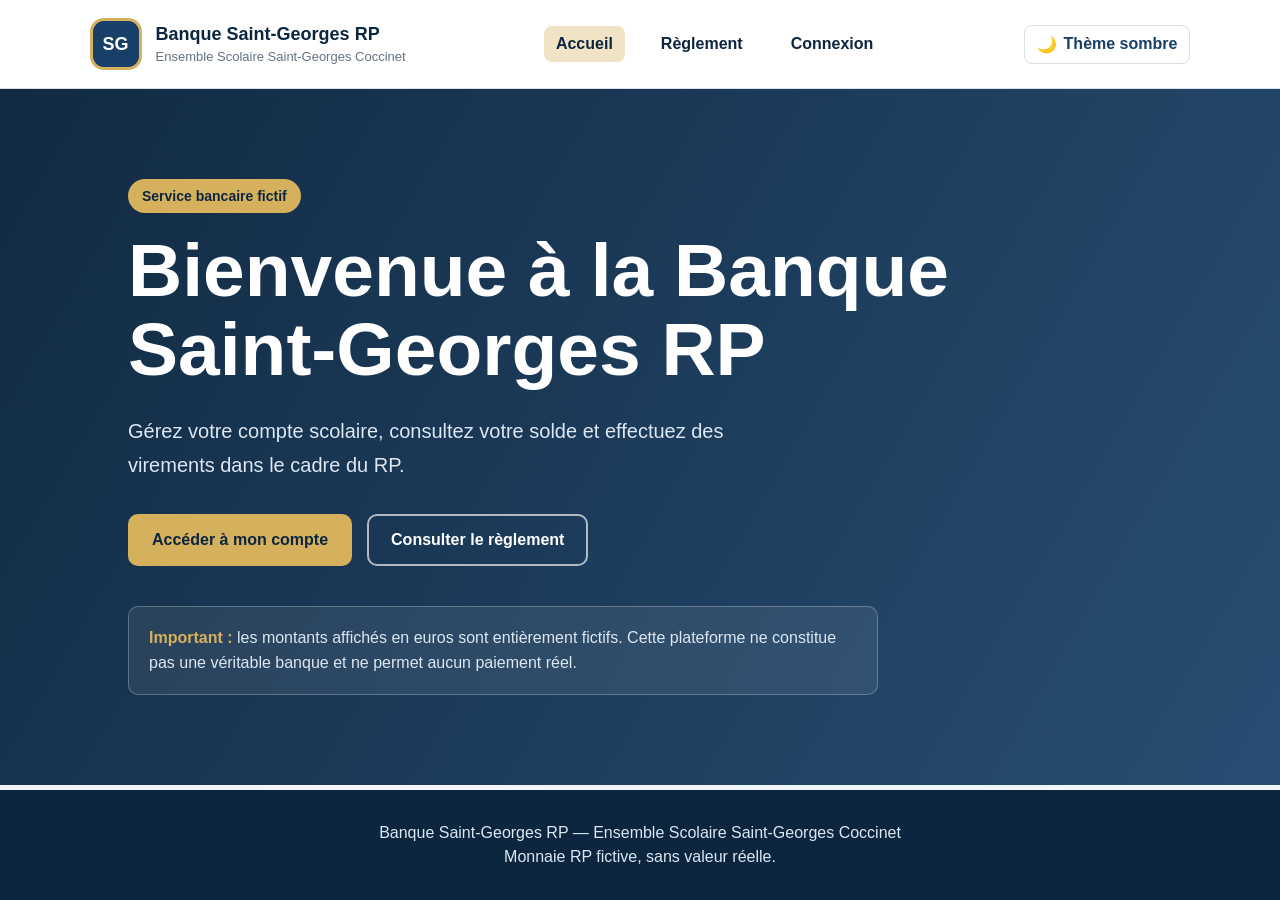
==== commit 111307c4: "Update index.html" ====
--- a/index.html
+++ b/index.html
@@ -15,7 +15,7 @@
 
     <title>Banque Saint-Georges RP</title>
 
-    <link rel="stylesheet" href="./style.css?v=9">
+ <link rel="stylesheet" href="./style.css?v=19">
 </head>
 
 <body>
@@ -37,6 +37,15 @@
             <a href="./reglement.html">Règlement</a>
             <a href="./connexion.html">Connexion</a>
         </nav>
+        <button
+    class="bouton-theme"
+    type="button"
+    data-changer-theme
+>
+    <span aria-hidden="true">🌙</span>
+    <span>Thème sombre</span>
+</button>
+
     </header>
 
     <main>
@@ -91,7 +100,12 @@
         </p>
     </footer>
 
-    <!-- Mise en évidence de la page active -->
-    <script src="./navigation.js?v=1"></script>
+     <!-- Notifications et thème -->
+    <script src="./notifications.js?v=3"></script>
+    <script src="./theme.js?v=3"></script>
+
+    <!-- Navigation active -->
+    <script src="./navigation.js?v=3"></script>
 </body>
 </html>
+
--- a/style.css
+++ b/style.css
@@ -2143,3 +2143,825 @@
     color: var(--bleu-fonce);
     background-color: rgba(214, 177, 93, 0.55);
 }
+/* Bouton de déconnexion */
+
+button.bouton-deconnexion {
+    cursor: pointer;
+    font: inherit;
+}
+
+button.bouton-deconnexion:disabled {
+    cursor: wait;
+    opacity: 0.65;
+}
+/* Connexion administrateur de démonstration */
+
+.bouton-admin-demo {
+    width: 100%;
+    display: flex;
+    justify-content: center;
+    align-items: center;
+    gap: 11px;
+    margin-top: 12px;
+    padding: 14px 18px;
+    color: var(--bleu-fonce);
+    background-color: #fff3cd;
+    border: 1px solid #e5c96f;
+    border-radius: 10px;
+    cursor: pointer;
+    font: inherit;
+    font-weight: bold;
+    transition:
+        background-color 0.2s ease,
+        transform 0.2s ease;
+}
+
+.bouton-admin-demo:hover {
+    background-color: #f5dda0;
+    transform: translateY(-2px);
+}
+
+.bouton-admin-demo:disabled,
+.bouton-discord:disabled {
+    cursor: wait;
+    opacity: 0.65;
+    transform: none;
+}
+/* Session administrateur */
+
+.zone-session-admin {
+    display: flex;
+    flex-direction: column;
+    align-items: flex-end;
+    gap: 10px;
+}
+
+.bouton-deconnexion-admin {
+    padding: 10px 15px;
+    color: #812828;
+    background-color: #fdeaea;
+    border: 1px solid #e5aaaa;
+    border-radius: 9px;
+    cursor: pointer;
+    font: inherit;
+    font-weight: bold;
+}
+
+.bouton-deconnexion-admin:hover {
+    color: #ffffff;
+    background-color: #b13a3a;
+}
+
+.bouton-deconnexion-admin:disabled {
+    cursor: wait;
+    opacity: 0.65;
+}
+
+@media (max-width: 750px) {
+    .zone-session-admin {
+        align-items: flex-start;
+    }
+}
+/* Message d’erreur lors d’un achat */
+
+.icone-erreur-achat {
+    display: grid;
+    width: 72px;
+    height: 72px;
+    margin: 0 auto 20px;
+    place-items: center;
+    color: #ffffff;
+    background-color: #b13a3a;
+    border-radius: 50%;
+    font-size: 36px;
+    font-weight: bold;
+}
+
+.message-erreur-achat {
+    margin: 20px 0;
+    padding: 16px;
+    color: #812828;
+    background-color: #fdeaea;
+    border: 1px solid #e5aaaa;
+    border-radius: 9px;
+    line-height: 1.6;
+}
+
+#fermer-erreur-achat {
+    width: 100%;
+}
+/* Statut dynamique du profil */
+
+.badge-compte-inactif {
+    color: #812828;
+    background-color: #fdeaea;
+    border-color: #e5aaaa;
+}
+
+.badge-compte-inactif .point-statut {
+    background-color: #b13a3a;
+}
+/* Actions de sécurité du profil */
+
+.actions-securite-profil {
+    display: flex;
+    flex-wrap: wrap;
+    justify-content: flex-end;
+    gap: 10px;
+    flex-shrink: 0;
+}
+
+.bouton-reinitialisation {
+    padding: 13px 19px;
+    color: #6b4e00;
+    background-color: #fff3cd;
+    border: 1px solid #e5c96f;
+    border-radius: 9px;
+    cursor: pointer;
+    font: inherit;
+    font-weight: bold;
+    transition:
+        background-color 0.2s ease,
+        transform 0.2s ease;
+}
+
+.bouton-reinitialisation:hover {
+    background-color: #f5dda0;
+    transform: translateY(-2px);
+}
+
+.bouton-reinitialisation:disabled {
+    cursor: wait;
+    opacity: 0.65;
+    transform: none;
+}
+
+@media (max-width: 800px) {
+    .actions-securite-profil {
+        justify-content: flex-start;
+    }
+}
+
+@media (max-width: 520px) {
+    .actions-securite-profil {
+        width: 100%;
+        flex-direction: column;
+    }
+
+    .actions-securite-profil button {
+        width: 100%;
+    }
+}
+/* Recherche dans l’historique */
+
+.entete-recherche-historique {
+    display: flex;
+    justify-content: space-between;
+    align-items: end;
+    gap: 25px;
+    margin-bottom: 20px;
+}
+
+.entete-recherche-historique .titre-section h2 {
+    margin-bottom: 0;
+}
+
+.recherche-historique {
+    width: 100%;
+    max-width: 330px;
+}
+
+.recherche-historique label {
+    display: block;
+    margin-bottom: 8px;
+    color: var(--bleu-fonce);
+    font-size: 13px;
+    font-weight: bold;
+}
+
+.recherche-historique input {
+    width: 100%;
+    padding: 12px 14px;
+    color: var(--texte);
+    background-color: #fbfcfd;
+    border: 1px solid #bdc8d3;
+    border-radius: 9px;
+    font: inherit;
+    outline: none;
+}
+
+.recherche-historique input:focus {
+    border-color: var(--bleu-principal);
+    box-shadow: 0 0 0 3px rgba(23, 63, 103, 0.14);
+}
+
+.aucune-operation {
+    padding: 30px 15px;
+    color: #647282;
+    text-align: center;
+    line-height: 1.6;
+}
+
+@media (max-width: 700px) {
+    .entete-recherche-historique {
+        flex-direction: column;
+        align-items: flex-start;
+    }
+
+    .recherche-historique {
+        max-width: none;
+    }
+}
+/* Filtres de l’historique */
+
+.filtres-historique {
+    display: flex;
+    flex-wrap: wrap;
+    gap: 9px;
+    margin-bottom: 20px;
+}
+
+.filtre-historique {
+    padding: 9px 14px;
+    color: var(--bleu-principal);
+    background-color: var(--blanc);
+    border: 1px solid var(--bordure);
+    border-radius: 50px;
+    cursor: pointer;
+    font: inherit;
+    font-size: 14px;
+    font-weight: bold;
+    transition:
+        color 0.2s ease,
+        background-color 0.2s ease,
+        border-color 0.2s ease;
+}
+
+.filtre-historique:hover,
+.filtre-historique.actif {
+    color: var(--blanc);
+    background-color: var(--bleu-principal);
+    border-color: var(--bleu-principal);
+}
+/* Tri de l’historique */
+
+.tri-historique {
+    width: 100%;
+    max-width: 230px;
+}
+
+.tri-historique label {
+    display: block;
+    margin-bottom: 8px;
+    color: var(--bleu-fonce);
+    font-size: 13px;
+    font-weight: bold;
+}
+
+.tri-historique select {
+    width: 100%;
+    padding: 12px 38px 12px 14px;
+    color: var(--texte);
+    background-color: #fbfcfd;
+    border: 1px solid #bdc8d3;
+    border-radius: 9px;
+    cursor: pointer;
+    font: inherit;
+    outline: none;
+}
+
+.tri-historique select:focus {
+    border-color: var(--bleu-principal);
+    box-shadow: 0 0 0 3px rgba(23, 63, 103, 0.14);
+}
+
+@media (max-width: 1000px) {
+    .entete-recherche-historique {
+        flex-wrap: wrap;
+    }
+
+    .recherche-historique,
+    .tri-historique {
+        max-width: none;
+    }
+}
+/* Détails d’une transaction */
+
+.transaction-cliquable {
+    cursor: pointer;
+    border-radius: 9px;
+    transition:
+        background-color 0.2s ease,
+        transform 0.2s ease;
+}
+
+.transaction-cliquable:hover {
+    background-color: #f2f6fa;
+    transform: translateX(3px);
+}
+
+.transaction-cliquable:focus-visible {
+    outline: 3px solid rgba(23, 63, 103, 0.25);
+    outline-offset: 3px;
+}
+
+.modal-transaction {
+    position: relative;
+    width: 100%;
+    max-width: 570px;
+    max-height: calc(100vh - 40px);
+    overflow-y: auto;
+    padding: 38px;
+    text-align: center;
+    background-color: var(--blanc);
+    border: 2px solid var(--dore);
+    border-radius: 20px;
+    box-shadow: 0 25px 70px rgba(0, 0, 0, 0.35);
+}
+
+.modal-transaction h2 {
+    margin: 8px 0 24px;
+    color: var(--bleu-fonce);
+    font-size: 30px;
+}
+
+.icone-detail-transaction {
+    display: grid;
+    width: 72px;
+    height: 72px;
+    margin: 0 auto 20px;
+    place-items: center;
+    border-radius: 50%;
+    font-size: 34px;
+    font-weight: bold;
+}
+
+.icone-detail-transaction.revenu {
+    color: #12633e;
+    background-color: #e3f6eb;
+}
+
+.icone-detail-transaction.depense {
+    color: #9d3030;
+    background-color: #fdeaea;
+}
+
+.details-transaction {
+    margin: 25px 0;
+    text-align: left;
+    border-top: 1px solid var(--bordure);
+}
+
+.details-transaction > div {
+    display: grid;
+    grid-template-columns: 0.7fr 1.3fr;
+    gap: 20px;
+    padding: 15px 0;
+    border-bottom: 1px solid var(--bordure);
+}
+
+.details-transaction span {
+    color: #647282;
+}
+
+.details-transaction strong {
+    text-align: right;
+    overflow-wrap: anywhere;
+}
+
+.bouton-fermer-details {
+    width: 100%;
+    padding: 13px 17px;
+    color: var(--bleu-fonce);
+    background-color: var(--dore);
+    border: 1px solid var(--dore);
+    border-radius: 9px;
+    cursor: pointer;
+    font: inherit;
+    font-weight: bold;
+}
+
+.bouton-fermer-details:hover {
+    background-color: #e7c979;
+}
+
+@media (max-width: 520px) {
+    .modal-transaction {
+        padding: 32px 22px;
+    }
+
+    .details-transaction > div {
+        grid-template-columns: 1fr;
+        gap: 6px;
+    }
+
+    .details-transaction strong {
+        text-align: left;
+    }
+}
+/* Exportation CSV de l’historique */
+
+.bouton-export-historique {
+    margin-left: auto;
+    padding: 9px 15px;
+    color: var(--bleu-fonce);
+    background-color: var(--dore);
+    border: 1px solid var(--dore);
+    border-radius: 50px;
+    cursor: pointer;
+    font: inherit;
+    font-size: 14px;
+    font-weight: bold;
+    transition:
+        background-color 0.2s ease,
+        transform 0.2s ease;
+}
+
+.bouton-export-historique:hover {
+    background-color: #e7c979;
+    transform: translateY(-2px);
+}
+
+@media (max-width: 700px) {
+    .bouton-export-historique {
+        width: 100%;
+        margin-left: 0;
+    }
+}
+/* Sauvegarde des données bancaires */
+
+.bouton-sauvegarde {
+    padding: 13px 19px;
+    color: #ffffff;
+    background-color: var(--bleu-principal);
+    border: 1px solid var(--bleu-principal);
+    border-radius: 9px;
+    cursor: pointer;
+    font: inherit;
+    font-weight: bold;
+    transition:
+        background-color 0.2s ease,
+        transform 0.2s ease;
+}
+
+.bouton-sauvegarde:hover {
+    background-color: var(--bleu-fonce);
+    transform: translateY(-2px);
+}
+
+.bouton-sauvegarde:disabled {
+    cursor: wait;
+    opacity: 0.65;
+    transform: none;
+}
+/* Restauration d’une sauvegarde */
+
+.bouton-restauration {
+    padding: 13px 19px;
+    color: #ffffff;
+    background-color: #168851;
+    border: 1px solid #168851;
+    border-radius: 9px;
+    cursor: pointer;
+    font: inherit;
+    font-weight: bold;
+    transition:
+        background-color 0.2s ease,
+        transform 0.2s ease;
+}
+
+.bouton-restauration:hover {
+    background-color: #12633e;
+    transform: translateY(-2px);
+}
+
+.bouton-restauration:disabled {
+    cursor: wait;
+    opacity: 0.65;
+    transform: none;
+}
+/* Notifications intégrées au site */
+
+.zone-notifications {
+    position: fixed;
+    z-index: 2000;
+    top: 20px;
+    right: 20px;
+    width: min(390px, calc(100% - 40px));
+    display: flex;
+    flex-direction: column;
+    gap: 12px;
+    pointer-events: none;
+}
+
+.notification-site {
+    display: grid;
+    grid-template-columns: auto 1fr auto;
+    align-items: start;
+    gap: 13px;
+    padding: 16px;
+    opacity: 0;
+    color: var(--texte);
+    background-color: var(--blanc);
+    border: 1px solid var(--bordure);
+    border-left-width: 5px;
+    border-radius: 12px;
+    box-shadow: 0 15px 40px rgba(12, 38, 63, 0.2);
+    pointer-events: auto;
+    transform: translateX(30px);
+    transition:
+        opacity 0.25s ease,
+        transform 0.25s ease;
+}
+
+.notification-site.visible {
+    opacity: 1;
+    transform: translateX(0);
+}
+
+.notification-site.fermeture {
+    opacity: 0;
+    transform: translateX(30px);
+}
+
+.notification-site.succes {
+    border-left-color: #168851;
+}
+
+.notification-site.erreur {
+    border-left-color: #b13a3a;
+}
+
+.notification-site.avertissement {
+    border-left-color: #d6a62f;
+}
+
+.notification-site.information {
+    border-left-color: var(--bleu-principal);
+}
+
+.icone-notification {
+    display: grid;
+    width: 35px;
+    height: 35px;
+    place-items: center;
+    color: #ffffff;
+    background-color: var(--bleu-principal);
+    border-radius: 50%;
+    font-weight: bold;
+}
+
+.notification-site.succes .icone-notification {
+    background-color: #168851;
+}
+
+.notification-site.erreur .icone-notification {
+    background-color: #b13a3a;
+}
+
+.notification-site.avertissement .icone-notification {
+    color: #543d00;
+    background-color: #f5cf6d;
+}
+
+.contenu-notification {
+    display: flex;
+    flex-direction: column;
+    gap: 5px;
+    min-width: 0;
+}
+
+.contenu-notification strong {
+    color: var(--bleu-fonce);
+}
+
+.contenu-notification span {
+    color: #526170;
+    overflow-wrap: anywhere;
+    line-height: 1.5;
+}
+
+.fermer-notification {
+    display: grid;
+    width: 29px;
+    height: 29px;
+    place-items: center;
+    padding: 0;
+    color: #647282;
+    background-color: transparent;
+    border: 0;
+    border-radius: 50%;
+    cursor: pointer;
+    font-size: 21px;
+}
+
+.fermer-notification:hover {
+    color: #ffffff;
+    background-color: #b13a3a;
+}
+
+@media (max-width: 600px) {
+    .zone-notifications {
+        top: 10px;
+        right: 10px;
+        width: calc(100% - 20px);
+    }
+}
+
+@media (prefers-reduced-motion: reduce) {
+    .notification-site {
+        transition: none;
+    }
+}
+/* Bouton de déconnexion du menu */
+
+.deconnexion-menu {
+    padding: 9px 12px;
+    color: #9d3030;
+    background-color: #fdeaea;
+    border: 1px solid #e5aaaa;
+    border-radius: 8px;
+    cursor: pointer;
+    font: inherit;
+    font-weight: bold;
+    transition:
+        color 0.2s ease,
+        background-color 0.2s ease,
+        transform 0.2s ease;
+}
+
+.deconnexion-menu:hover {
+    color: #ffffff;
+    background-color: #b13a3a;
+    transform: translateY(-1px);
+}
+
+.deconnexion-menu:disabled {
+    cursor: wait;
+    opacity: 0.65;
+    transform: none;
+}
+/* Thème sombre */
+
+:root[data-theme="sombre"] {
+    --bleu-principal: #6da9df;
+    --bleu-fonce: #d9eaff;
+    --dore: #e3bd64;
+    --blanc: #172330;
+    --texte: #edf4fb;
+    --texte-clair: #dce7f2;
+    --fond: #0f1822;
+    --bordure: #354657;
+}
+
+:root[data-theme="sombre"] body {
+    background-color: var(--fond);
+    color: var(--texte);
+}
+
+:root[data-theme="sombre"] header {
+    background-color: #172330;
+    border-bottom-color: #354657;
+}
+
+:root[data-theme="sombre"] .identite strong,
+:root[data-theme="sombre"] nav a {
+    color: #edf4fb;
+}
+
+:root[data-theme="sombre"] .identite p,
+:root[data-theme="sombre"] .description-operation span,
+:root[data-theme="sombre"] .date-operation,
+:root[data-theme="sombre"] .contenu-article p,
+:root[data-theme="sombre"] .note-formulaire {
+    color: #adbdcc;
+}
+
+:root[data-theme="sombre"] .page-interieure {
+    background-color: #0f1822;
+}
+
+:root[data-theme="sombre"] .carte-information,
+:root[data-theme="sombre"] .operations,
+:root[data-theme="sombre"] .formulaire-virement,
+:root[data-theme="sombre"] .aide-virement,
+:root[data-theme="sombre"] .historique-complet,
+:root[data-theme="sombre"] .article-boutique,
+:root[data-theme="sombre"] .carte-identite-profil,
+:root[data-theme="sombre"] .informations-profil,
+:root[data-theme="sombre"] .securite-profil,
+:root[data-theme="sombre"] .actions-admin,
+:root[data-theme="sombre"] .tableau-admin,
+:root[data-theme="sombre"] .resume-historique article,
+:root[data-theme="sombre"] .statistiques-admin article,
+:root[data-theme="sombre"] .bloc-reglement,
+:root[data-theme="sombre"] .carte-connexion,
+:root[data-theme="sombre"] .carte-erreur {
+    color: #edf4fb;
+    background-color: #172330;
+    border-color: #354657;
+}
+
+:root[data-theme="sombre"] .carte-information h2,
+:root[data-theme="sombre"] .operations h2,
+:root[data-theme="sombre"] .contenu-article h2,
+:root[data-theme="sombre"] .informations-profil h2,
+:root[data-theme="sombre"] .securite-profil h2,
+:root[data-theme="sombre"] .bloc-reglement h2,
+:root[data-theme="sombre"] .modal-achat h2,
+:root[data-theme="sombre"] .modal-transaction h2 {
+    color: #d9eaff;
+}
+
+:root[data-theme="sombre"] .illustration-article,
+:root[data-theme="sombre"] .action-admin,
+:root[data-theme="sombre"] .categorie-article {
+    background-color: #223243;
+}
+
+:root[data-theme="sombre"] .champ input,
+:root[data-theme="sombre"] .champ textarea,
+:root[data-theme="sombre"] .recherche-historique input,
+:root[data-theme="sombre"] .tri-historique select,
+:root[data-theme="sombre"] .entete-tableau-admin input {
+    color: #edf4fb;
+    background-color: #101a24;
+    border-color: #465a6d;
+}
+
+:root[data-theme="sombre"] .filtre,
+:root[data-theme="sombre"] .filtre-historique {
+    color: #d9eaff;
+    background-color: #172330;
+    border-color: #465a6d;
+}
+
+:root[data-theme="sombre"] .filtre.actif,
+:root[data-theme="sombre"] .filtre:hover,
+:root[data-theme="sombre"] .filtre-historique.actif,
+:root[data-theme="sombre"] .filtre-historique:hover {
+    color: #0f1822;
+    background-color: #6da9df;
+    border-color: #6da9df;
+}
+
+:root[data-theme="sombre"] .ligne-operation:hover,
+:root[data-theme="sombre"] .transaction-cliquable:hover {
+    background-color: #203040;
+}
+
+:root[data-theme="sombre"] .modal-achat,
+:root[data-theme="sombre"] .modal-transaction,
+:root[data-theme="sombre"] .notification-site {
+    color: #edf4fb;
+    background-color: #172330;
+    border-color: #4f6173;
+}
+
+:root[data-theme="sombre"] .contenu-notification strong,
+:root[data-theme="sombre"] .details-transaction strong,
+:root[data-theme="sombre"] .recu-achat strong {
+    color: #edf4fb;
+}
+
+:root[data-theme="sombre"] .contenu-notification span,
+:root[data-theme="sombre"] .details-transaction span,
+:root[data-theme="sombre"] .recu-achat span {
+    color: #adbdcc;
+}
+
+:root[data-theme="sombre"] nav a.page-active {
+    color: #f6d783;
+    background-color: rgba(227, 189, 100, 0.18);
+}
+
+/* Bouton permettant de changer de thème */
+
+.bouton-theme {
+    display: inline-flex;
+    align-items: center;
+    justify-content: center;
+    gap: 7px;
+    padding: 9px 12px;
+    color: var(--bleu-principal);
+    background-color: var(--blanc);
+    border: 1px solid var(--bordure);
+    border-radius: 8px;
+    cursor: pointer;
+    font: inherit;
+    font-weight: bold;
+    transition:
+        color 0.2s ease,
+        background-color 0.2s ease,
+        transform 0.2s ease;
+}
+
+.bouton-theme:hover {
+    transform: translateY(-1px);
+}
+
+:root[data-theme="sombre"] .bouton-theme {
+    color: #f6d783;
+    background-color: #223243;
+    border-color: #465a6d;
+}
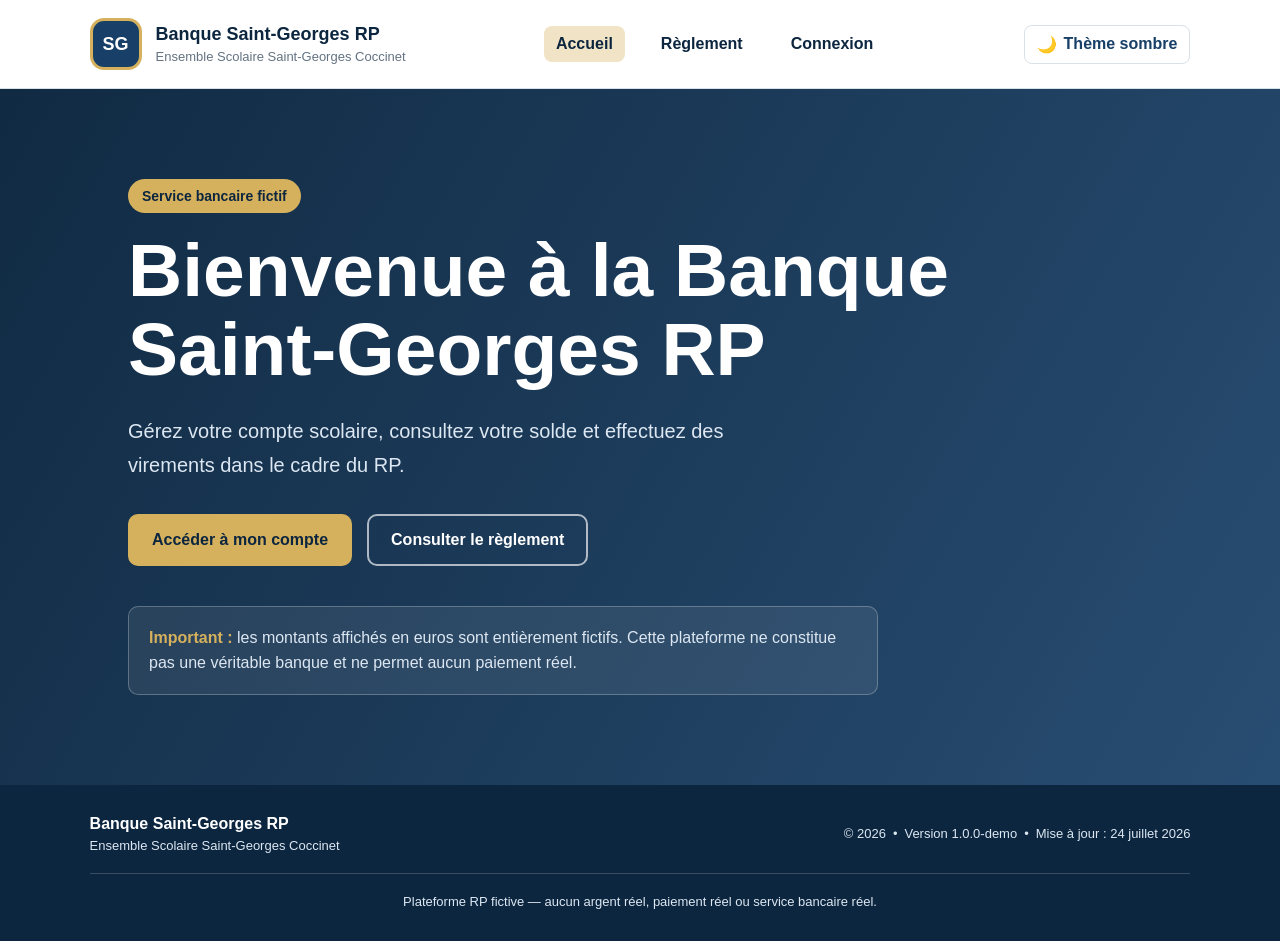
==== commit ad02e242: "Update index.html" ====
--- a/index.html
+++ b/index.html
@@ -15,7 +15,7 @@
 
     <title>Banque Saint-Georges RP</title>
 
- <link rel="stylesheet" href="./style.css?v=19">
+ <link rel="stylesheet" href="./style.css?v=24">
 </head>
 
 <body>
@@ -89,23 +89,53 @@
         </section>
     </main>
 
-    <footer>
-        <p>
-            Banque Saint-Georges RP —
-            Ensemble Scolaire Saint-Georges Coccinet
-        </p>
+    <footer class="pied-page-site">
+    <div class="contenu-pied-page">
+        <div class="identite-pied-page">
+            <strong>Banque Saint-Georges RP</strong>
 
-        <p>
-            Monnaie RP fictive, sans valeur réelle.
-        </p>
-    </footer>
+            <span>
+                Ensemble Scolaire Saint-Georges Coccinet
+            </span>
+        </div>
+
+        <div class="informations-pied-page">
+            <span>
+                © <span data-annee-actuelle></span>
+            </span>
+
+            <span aria-hidden="true">•</span>
+
+            <span>
+                Version <span data-version-site></span>
+            </span>
+
+            <span aria-hidden="true">•</span>
+
+            <span>
+                Mise à jour :
+                <span data-mise-a-jour-site></span>
+            </span>
+        </div>
+    </div>
+
+    <p class="mention-fictive-pied-page">
+        Plateforme RP fictive — aucun argent réel,
+        paiement réel ou service bancaire réel.
+    </p>
+</footer>
+
 
      <!-- Notifications et thème -->
     <script src="./notifications.js?v=3"></script>
     <script src="./theme.js?v=3"></script>
 
-    <!-- Navigation active -->
-    <script src="./navigation.js?v=3"></script>
-</body>
-</html>
+    <!-- Thème clair et sombre -->
+<script src="./theme.js?v=3"></script>
 
+<!-- Pied de page dynamique -->
+<script src="./footer.js?v=1"></script>
+
+<!-- Navigation active -->
+<script src="./navigation.js?v=3"></script>
+
--- a/style.css
+++ b/style.css
@@ -2965,3 +2965,754 @@
     background-color: #223243;
     border-color: #465a6d;
 }
+/* Administration en thème sombre */
+
+:root[data-theme="sombre"] .avertissement-admin {
+    color: #ffcaca;
+    background-color: #3a2024;
+    border-color: #754047;
+    border-left-color: #d96b73;
+}
+
+:root[data-theme="sombre"] .badge-administrateur {
+    color: #f6d783;
+    background-color: #3a321d;
+    border-color: #74632c;
+}
+
+:root[data-theme="sombre"] .action-admin {
+    color: #edf4fb;
+    background-color: #1c2a38;
+    border-color: #354657;
+}
+
+:root[data-theme="sombre"] .action-admin:hover {
+    background-color: #26394b;
+    border-color: #6da9df;
+}
+
+:root[data-theme="sombre"] .action-admin > span {
+    background-color: #2b3d4f;
+}
+
+:root[data-theme="sombre"] .action-admin strong {
+    color: #d9eaff;
+}
+
+:root[data-theme="sombre"] .action-admin small {
+    color: #adbdcc;
+}
+
+:root[data-theme="sombre"] .tableau-admin th {
+    color: #c2d1df;
+    background-color: #202f3e;
+}
+
+:root[data-theme="sombre"] .tableau-admin td {
+    color: #edf4fb;
+    border-bottom-color: #354657;
+}
+
+:root[data-theme="sombre"] .tableau-admin tbody tr:hover {
+    background-color: #203040;
+}
+
+:root[data-theme="sombre"] .message-action-admin {
+    color: #f6d783;
+    background-color: #3a321d;
+    border-color: #74632c;
+}
+/* Page des paramètres */
+
+.entete-parametres {
+    display: flex;
+    justify-content: space-between;
+    align-items: center;
+    gap: 30px;
+    margin-bottom: 30px;
+}
+
+.entete-parametres h1 {
+    margin: 8px 0;
+    color: var(--bleu-fonce);
+    font-size: clamp(34px, 5vw, 52px);
+}
+
+.entete-parametres > div > p:last-child {
+    max-width: 700px;
+    margin-bottom: 0;
+    color: #647282;
+    font-size: 17px;
+    line-height: 1.6;
+}
+
+.grille-parametres {
+    display: grid;
+    grid-template-columns: repeat(2, 1fr);
+    gap: 24px;
+}
+
+.carte-parametre {
+    display: grid;
+    grid-template-columns: auto 1fr;
+    align-items: start;
+    gap: 20px;
+    padding: 30px;
+    background-color: var(--blanc);
+    border: 1px solid var(--bordure);
+    border-radius: 18px;
+    box-shadow: 0 10px 30px rgba(12, 38, 63, 0.08);
+}
+
+.carte-parametre.danger {
+    border-color: #e5aaaa;
+}
+
+.icone-parametre {
+    display: grid;
+    width: 58px;
+    height: 58px;
+    place-items: center;
+    flex-shrink: 0;
+    background-color: #eaf0f6;
+    border-radius: 14px;
+    font-size: 29px;
+}
+
+.carte-parametre.danger .icone-parametre {
+    background-color: #fdeaea;
+}
+
+.contenu-parametre {
+    min-width: 0;
+}
+
+.contenu-parametre h2 {
+    margin: 7px 0 11px;
+    color: var(--bleu-fonce);
+    font-size: 24px;
+}
+
+.contenu-parametre > p:not(.petit-titre) {
+    margin: 0;
+    color: #647282;
+    line-height: 1.6;
+}
+
+.bouton-parametre {
+    width: 100%;
+    margin-top: 22px;
+    justify-content: center;
+}
+
+.session-parametres {
+    display: flex;
+    justify-content: space-between;
+    align-items: center;
+    gap: 35px;
+    margin-top: 30px;
+    padding: 30px;
+    background-color: var(--blanc);
+    border: 1px solid var(--bordure);
+    border-radius: 18px;
+    box-shadow: 0 10px 30px rgba(12, 38, 63, 0.08);
+}
+
+.session-parametres h2 {
+    margin: 7px 0 10px;
+    color: var(--bleu-fonce);
+}
+
+.session-parametres div > p:last-child {
+    max-width: 680px;
+    margin-bottom: 0;
+    color: #647282;
+    line-height: 1.6;
+}
+
+.session-parametres .bouton-deconnexion {
+    flex-shrink: 0;
+    cursor: pointer;
+    font: inherit;
+}
+
+/* Paramètres en thème sombre */
+
+:root[data-theme="sombre"] .carte-parametre,
+:root[data-theme="sombre"] .session-parametres {
+    color: #edf4fb;
+    background-color: #172330;
+    border-color: #354657;
+}
+
+:root[data-theme="sombre"] .carte-parametre.danger {
+    border-color: #754047;
+}
+
+:root[data-theme="sombre"] .icone-parametre {
+    background-color: #223243;
+}
+
+:root[data-theme="sombre"] .carte-parametre.danger .icone-parametre {
+    background-color: #3a2024;
+}
+
+:root[data-theme="sombre"] .contenu-parametre h2,
+:root[data-theme="sombre"] .session-parametres h2 {
+    color: #d9eaff;
+}
+
+:root[data-theme="sombre"] .contenu-parametre > p:not(.petit-titre),
+:root[data-theme="sombre"] .session-parametres div > p:last-child,
+:root[data-theme="sombre"] .entete-parametres > div > p:last-child {
+    color: #adbdcc;
+}
+
+@media (max-width: 850px) {
+    .entete-parametres {
+        flex-direction: column;
+        align-items: flex-start;
+    }
+
+    .grille-parametres {
+        grid-template-columns: 1fr;
+    }
+
+    .session-parametres {
+        flex-direction: column;
+        align-items: flex-start;
+    }
+}
+
+@media (max-width: 520px) {
+    .carte-parametre {
+        grid-template-columns: 1fr;
+        padding: 23px;
+    }
+
+    .session-parametres {
+        padding: 23px;
+    }
+
+    .session-parametres .bouton-deconnexion {
+        width: 100%;
+    }
+}
+/* Page d’aide */
+
+.entete-aide {
+    display: flex;
+    justify-content: space-between;
+    align-items: center;
+    gap: 30px;
+    margin-bottom: 30px;
+}
+
+.entete-aide h1 {
+    max-width: 800px;
+    margin: 8px 0;
+    color: var(--bleu-fonce);
+    font-size: clamp(34px, 5vw, 52px);
+}
+
+.entete-aide > div > p:last-child {
+    max-width: 700px;
+    margin-bottom: 0;
+    color: #647282;
+    font-size: 17px;
+    line-height: 1.6;
+}
+
+.avertissement-aide {
+    display: flex;
+    align-items: center;
+    gap: 20px;
+    margin-bottom: 30px;
+    padding: 25px;
+    color: var(--blanc);
+    background:
+        linear-gradient(
+            135deg,
+            var(--bleu-fonce),
+            var(--bleu-principal)
+        );
+    border: 2px solid var(--dore);
+    border-radius: 16px;
+    box-shadow: 0 10px 30px rgba(12, 38, 63, 0.12);
+}
+
+.icone-avertissement-aide {
+    display: grid;
+    width: 58px;
+    height: 58px;
+    place-items: center;
+    flex-shrink: 0;
+    color: var(--bleu-fonce);
+    background-color: var(--dore);
+    border-radius: 50%;
+    font-size: 27px;
+}
+
+.avertissement-aide h2 {
+    margin: 0 0 8px;
+}
+
+.avertissement-aide p {
+    margin: 0;
+    color: var(--texte-clair);
+    line-height: 1.6;
+}
+
+.grille-guides-aide {
+    display: grid;
+    grid-template-columns: repeat(3, 1fr);
+    gap: 22px;
+}
+
+.guide-aide {
+    display: flex;
+    flex-direction: column;
+    padding: 27px;
+    background-color: var(--blanc);
+    border: 1px solid var(--bordure);
+    border-radius: 17px;
+    box-shadow: 0 10px 30px rgba(12, 38, 63, 0.07);
+    transition:
+        transform 0.2s ease,
+        box-shadow 0.2s ease;
+}
+
+.guide-aide:hover {
+    transform: translateY(-4px);
+    box-shadow: 0 15px 36px rgba(12, 38, 63, 0.13);
+}
+
+.icone-guide-aide {
+    display: grid;
+    width: 58px;
+    height: 58px;
+    margin-bottom: 18px;
+    place-items: center;
+    background-color: #eaf0f6;
+    border-radius: 14px;
+    font-size: 29px;
+}
+
+.guide-aide h2 {
+    margin: 0 0 11px;
+    color: var(--bleu-fonce);
+    font-size: 22px;
+}
+
+.guide-aide p {
+    flex: 1;
+    margin: 0 0 20px;
+    color: #647282;
+    line-height: 1.6;
+}
+
+.guide-aide a {
+    align-self: flex-start;
+    color: var(--bleu-principal);
+    text-decoration: none;
+    font-weight: bold;
+}
+
+.guide-aide a:hover {
+    text-decoration: underline;
+}
+
+.faq-aide,
+.contact-aide {
+    margin-top: 30px;
+    padding: 30px;
+    background-color: var(--blanc);
+    border: 1px solid var(--bordure);
+    border-radius: 18px;
+    box-shadow: 0 10px 30px rgba(12, 38, 63, 0.08);
+}
+
+.liste-faq {
+    margin-top: 22px;
+}
+
+.liste-faq details {
+    border-bottom: 1px solid var(--bordure);
+}
+
+.liste-faq details:first-child {
+    border-top: 1px solid var(--bordure);
+}
+
+.liste-faq summary {
+    position: relative;
+    padding: 20px 45px 20px 0;
+    color: var(--bleu-fonce);
+    cursor: pointer;
+    font-weight: bold;
+    list-style: none;
+}
+
+.liste-faq summary::-webkit-details-marker {
+    display: none;
+}
+
+.liste-faq summary::after {
+    position: absolute;
+    top: 50%;
+    right: 8px;
+    content: "+";
+    color: var(--bleu-principal);
+    font-size: 25px;
+    transform: translateY(-50%);
+}
+
+.liste-faq details[open] summary::after {
+    content: "−";
+}
+
+.liste-faq details p {
+    margin: 0;
+    padding: 0 45px 20px 0;
+    color: #647282;
+    line-height: 1.7;
+}
+
+.contact-aide {
+    display: flex;
+    justify-content: space-between;
+    align-items: center;
+    gap: 35px;
+}
+
+.contact-aide h2 {
+    margin: 7px 0 10px;
+    color: var(--bleu-fonce);
+}
+
+.contact-aide div > p:last-child {
+    max-width: 720px;
+    margin-bottom: 0;
+    color: #647282;
+    line-height: 1.6;
+}
+
+.bouton-contact-aide {
+    flex-shrink: 0;
+    padding: 14px 19px;
+    color: var(--bleu-fonce);
+    background-color: var(--dore);
+    border: 1px solid var(--dore);
+    border-radius: 9px;
+    cursor: pointer;
+    font: inherit;
+    font-weight: bold;
+    transition:
+        background-color 0.2s ease,
+        transform 0.2s ease;
+}
+
+.bouton-contact-aide:hover {
+    background-color: #e7c979;
+    transform: translateY(-2px);
+}
+
+/* Page d’aide en thème sombre */
+
+:root[data-theme="sombre"] .guide-aide,
+:root[data-theme="sombre"] .faq-aide,
+:root[data-theme="sombre"] .contact-aide {
+    color: #edf4fb;
+    background-color: #172330;
+    border-color: #354657;
+}
+
+:root[data-theme="sombre"] .icone-guide-aide {
+    background-color: #223243;
+}
+
+:root[data-theme="sombre"] .guide-aide h2,
+:root[data-theme="sombre"] .contact-aide h2,
+:root[data-theme="sombre"] .liste-faq summary {
+    color: #d9eaff;
+}
+
+:root[data-theme="sombre"] .guide-aide p,
+:root[data-theme="sombre"] .contact-aide div > p:last-child,
+:root[data-theme="sombre"] .liste-faq details p,
+:root[data-theme="sombre"] .entete-aide > div > p:last-child {
+    color: #adbdcc;
+}
+
+:root[data-theme="sombre"] .liste-faq details {
+    border-color: #354657;
+}
+
+:root[data-theme="sombre"] .guide-aide:hover {
+    background-color: #1c2a38;
+}
+
+@media (max-width: 1000px) {
+    .grille-guides-aide {
+        grid-template-columns: repeat(2, 1fr);
+    }
+}
+
+@media (max-width: 750px) {
+    .entete-aide {
+        flex-direction: column;
+        align-items: flex-start;
+    }
+
+    .contact-aide {
+        flex-direction: column;
+        align-items: flex-start;
+    }
+}
+
+@media (max-width: 600px) {
+    .grille-guides-aide {
+        grid-template-columns: 1fr;
+    }
+
+    .avertissement-aide {
+        flex-direction: column;
+        align-items: flex-start;
+    }
+
+    .faq-aide,
+    .contact-aide {
+        padding: 23px;
+    }
+
+    .bouton-contact-aide {
+        width: 100%;
+    }
+}
+/* Bannière d’état du système */
+
+.banniere-statut-systeme {
+    position: relative;
+    z-index: 1500;
+    display: grid;
+    grid-template-columns: auto 1fr auto;
+    align-items: center;
+    gap: 13px;
+    padding: 11px 7%;
+    color: #543d00;
+    background-color: #fff3cd;
+    border-bottom: 1px solid #e5c96f;
+    transition:
+        opacity 0.25s ease,
+        transform 0.25s ease;
+}
+
+.banniere-statut-systeme.fermeture {
+    opacity: 0;
+    transform: translateY(-100%);
+}
+
+.indicateur-statut-systeme {
+    width: 11px;
+    height: 11px;
+    background-color: #d6a62f;
+    border-radius: 50%;
+    box-shadow: 0 0 0 4px rgba(214, 166, 47, 0.18);
+}
+
+.contenu-statut-systeme {
+    display: flex;
+    align-items: baseline;
+    flex-wrap: wrap;
+    gap: 5px 10px;
+    min-width: 0;
+}
+
+.contenu-statut-systeme strong {
+    color: #543d00;
+}
+
+.message-statut-systeme {
+    line-height: 1.5;
+}
+
+.contenu-statut-systeme small {
+    color: #7a641f;
+}
+
+.fermer-statut-systeme {
+    display: grid;
+    width: 30px;
+    height: 30px;
+    place-items: center;
+    padding: 0;
+    color: #6b560d;
+    background-color: transparent;
+    border: 0;
+    border-radius: 50%;
+    cursor: pointer;
+    font-size: 21px;
+}
+
+.fermer-statut-systeme:hover {
+    color: #ffffff;
+    background-color: #9a7516;
+}
+
+/* Variantes disponibles pour plus tard */
+
+.banniere-statut-systeme.operationnel {
+    color: #12633e;
+    background-color: #e3f6eb;
+    border-bottom-color: #acd8bd;
+}
+
+.banniere-statut-systeme.operationnel
+.indicateur-statut-systeme {
+    background-color: #168851;
+}
+
+.banniere-statut-systeme.maintenance {
+    color: #543d00;
+    background-color: #fff3cd;
+    border-bottom-color: #e5c96f;
+}
+
+.banniere-statut-systeme.panne {
+    color: #812828;
+    background-color: #fdeaea;
+    border-bottom-color: #e5aaaa;
+}
+
+.banniere-statut-systeme.panne
+.indicateur-statut-systeme {
+    background-color: #b13a3a;
+}
+
+/* Thème sombre */
+
+:root[data-theme="sombre"]
+.banniere-statut-systeme {
+    color: #f6d783;
+    background-color: #3a321d;
+    border-bottom-color: #74632c;
+}
+
+:root[data-theme="sombre"]
+.contenu-statut-systeme strong {
+    color: #ffe5a0;
+}
+
+:root[data-theme="sombre"]
+.contenu-statut-systeme small {
+    color: #d7bd72;
+}
+
+:root[data-theme="sombre"]
+.fermer-statut-systeme {
+    color: #f6d783;
+}
+
+@media (max-width: 700px) {
+    .banniere-statut-systeme {
+        align-items: start;
+        padding: 12px 15px;
+    }
+
+    .contenu-statut-systeme {
+        flex-direction: column;
+        align-items: flex-start;
+        gap: 3px;
+    }
+}
+
+@media (prefers-reduced-motion: reduce) {
+    .banniere-statut-systeme {
+        transition: none;
+    }
+}
+/* Pied de page dynamique */
+
+.pied-page-site {
+    padding: 30px 7%;
+    color: var(--texte-clair);
+    background-color: var(--bleu-fonce);
+}
+
+.contenu-pied-page {
+    display: flex;
+    justify-content: space-between;
+    align-items: center;
+    gap: 30px;
+    max-width: 1300px;
+    margin: 0 auto;
+}
+
+.identite-pied-page {
+    display: flex;
+    flex-direction: column;
+    gap: 5px;
+    text-align: left;
+}
+
+.identite-pied-page strong {
+    color: var(--blanc);
+}
+
+.identite-pied-page span {
+    color: var(--texte-clair);
+    font-size: 13px;
+}
+
+.informations-pied-page {
+    display: flex;
+    flex-wrap: wrap;
+    justify-content: flex-end;
+    gap: 7px;
+    color: var(--texte-clair);
+    font-size: 13px;
+}
+
+.mention-fictive-pied-page {
+    max-width: 1300px;
+    margin: 20px auto 0;
+    padding-top: 18px;
+    color: var(--texte-clair);
+    text-align: center;
+    border-top: 1px solid rgba(255, 255, 255, 0.18);
+    font-size: 13px;
+    line-height: 1.5;
+}
+
+/* Pied de page en thème sombre */
+
+:root[data-theme="sombre"] .pied-page-site {
+    color: #adbdcc;
+    background-color: #0a1118;
+}
+
+:root[data-theme="sombre"] .identite-pied-page strong {
+    color: #edf4fb;
+}
+
+:root[data-theme="sombre"] .identite-pied-page span,
+:root[data-theme="sombre"] .informations-pied-page,
+:root[data-theme="sombre"] .mention-fictive-pied-page {
+    color: #adbdcc;
+}
+
+@media (max-width: 750px) {
+    .contenu-pied-page {
+        flex-direction: column;
+        align-items: center;
+        text-align: center;
+    }
+
+    .identite-pied-page {
+        text-align: center;
+    }
+
+    .informations-pied-page {
+        justify-content: center;
+    }
+}
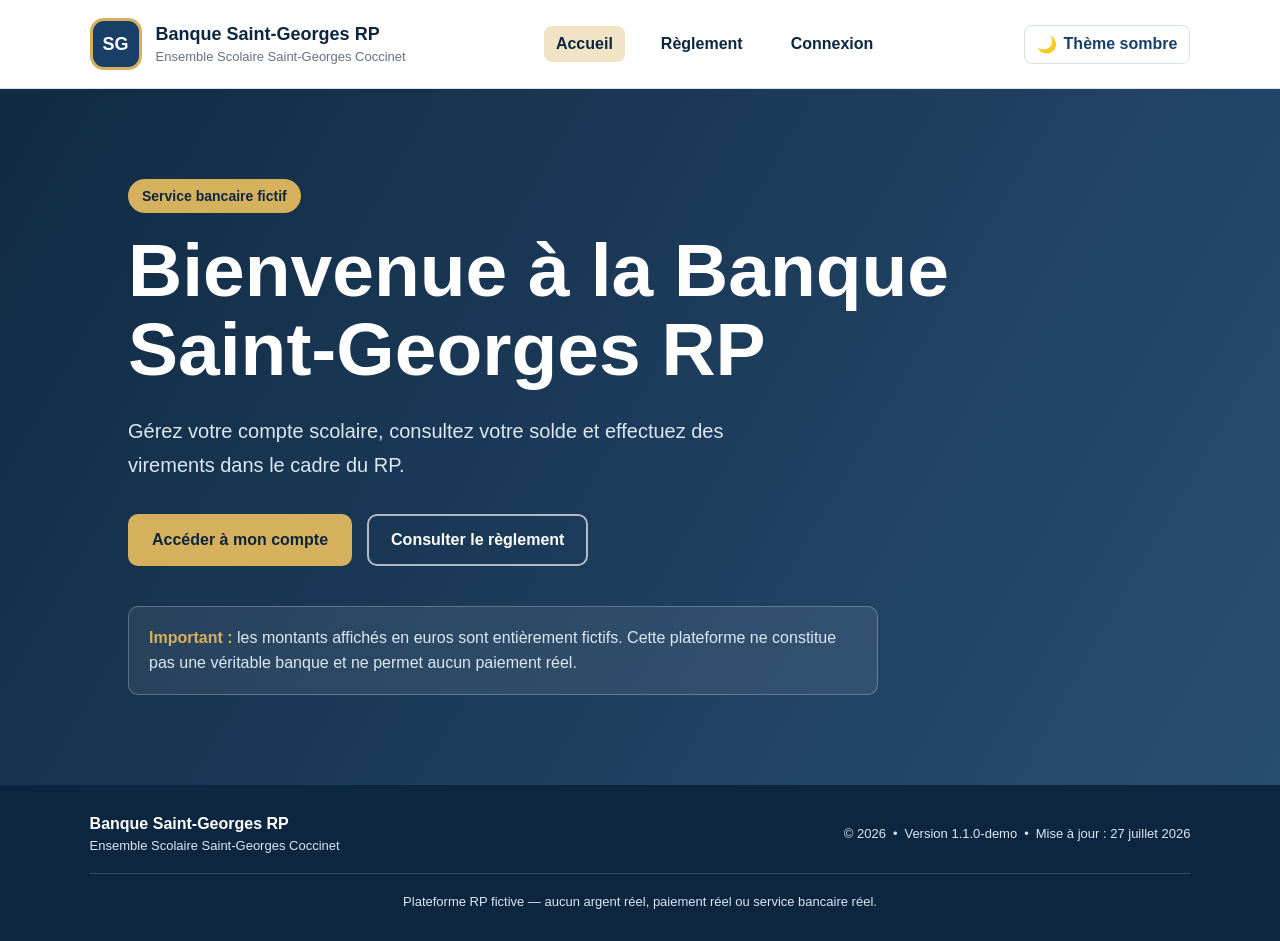
==== commit 8cbfbf96: "Update index.html" ====
--- a/index.html
+++ b/index.html
@@ -134,7 +134,7 @@
 <script src="./theme.js?v=3"></script>
 
 <!-- Pied de page dynamique -->
-<script src="./footer.js?v=1"></script>
+<script src="./footer.js?v=3"></script>
 
 <!-- Navigation active -->
 <script src="./navigation.js?v=3"></script>
